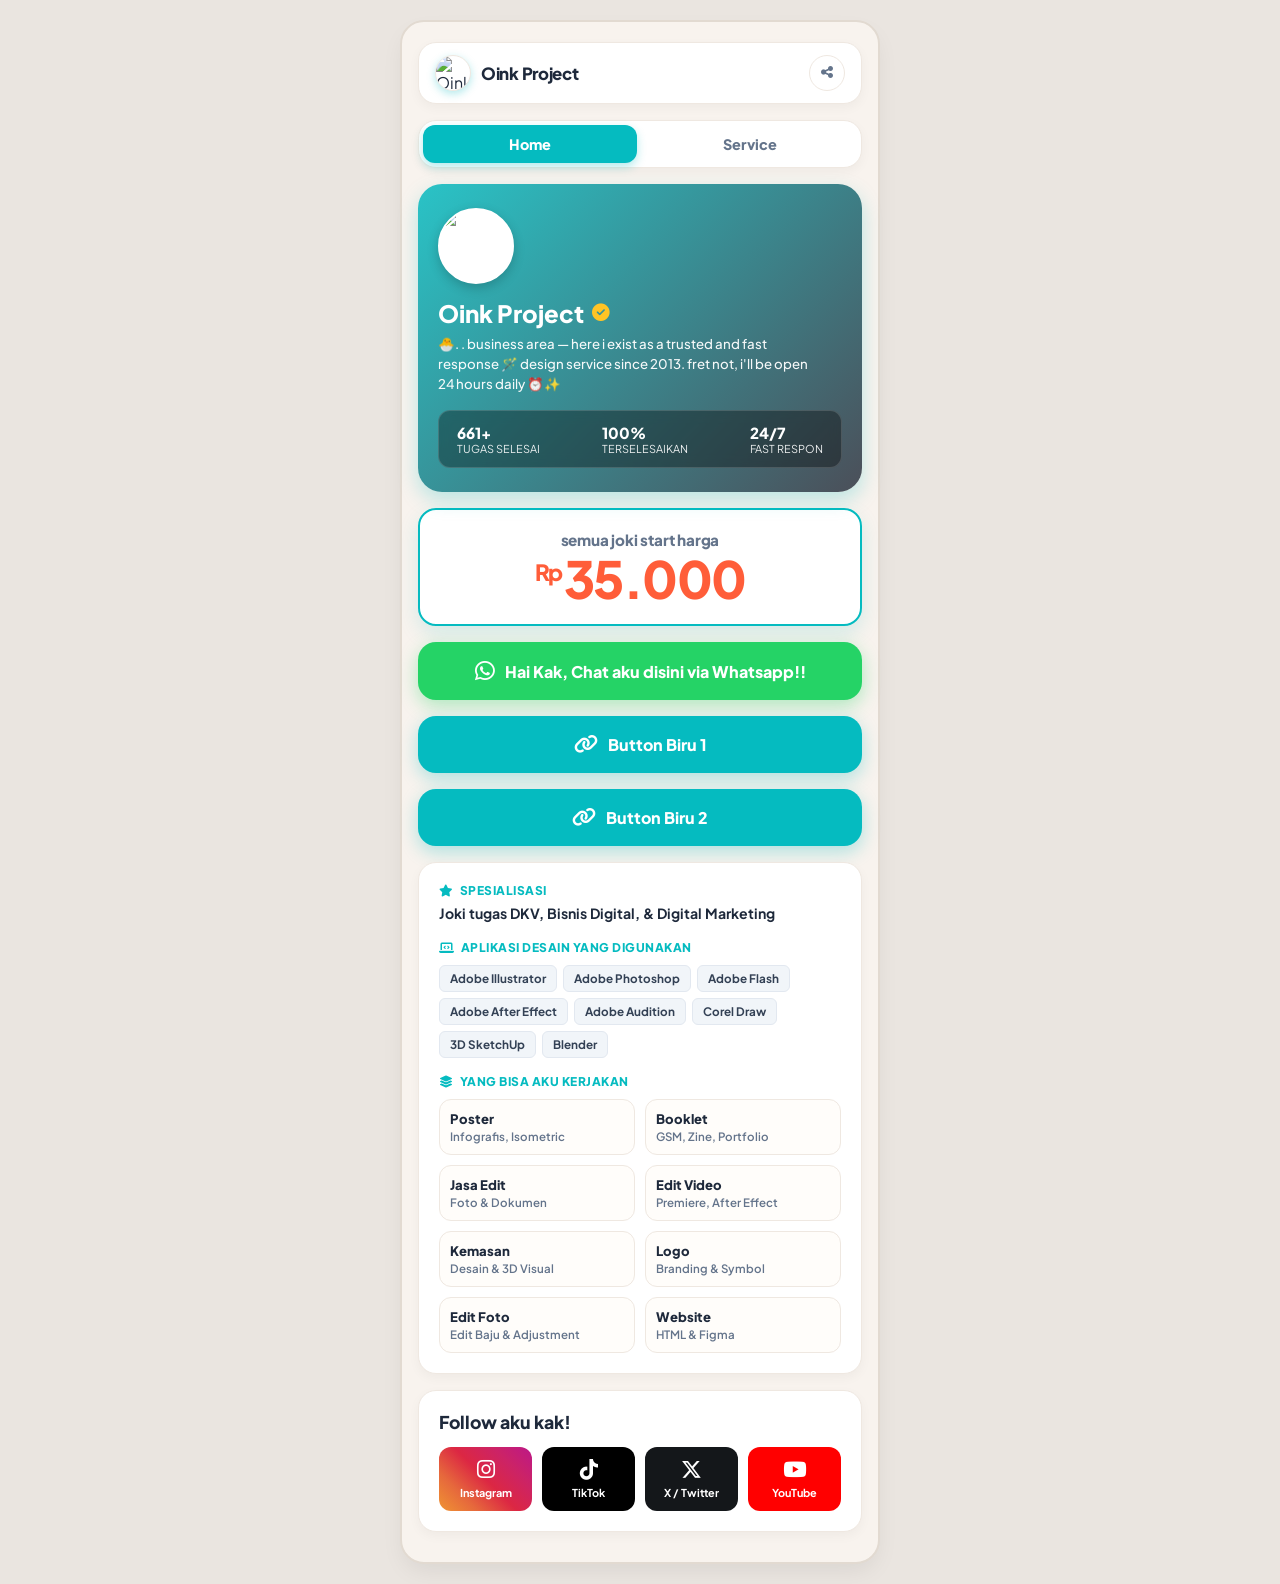
==== index.html @ 49622e69 "hapus portofolio" ====
<!DOCTYPE html>
<html lang="id">
<head>
    <meta charset="UTF-8">
    <meta name="viewport" content="width=device-width, initial-scale=1.0">
    
    <!-- SEO Meta Tags -->
    <title>Oink Project - Joki Tugas DKV, Tugas Akhir DKV, Jasa Desain</title>
    <meta name="description" content="Joki tugas DKV hanya di oink, Terpercaya, Hasil Maksimal, Bisa Nego, Fast response 24 Jam.">
    <meta name="keywords" content="joki tugas, joki tugas DKV, joki desain, desain grafis, oink project">
    <meta name="author" content="Oink Project">
    <meta name="robots" content="index, follow">

    <!-- Open Graph / Social Media SEO -->
    <meta property="og:title" content="Oink Project - Joki Tugas DKV">
    <meta property="og:description" content="Joki tugas DKV hanya di oink, Terpercaya, Hasil Maksimal, Bisa Nego, Fast response 24 Jam.">
    <meta property="og:type" content="website">

    <!-- Google Fonts & FontAwesome -->
    <link href="https://fonts.googleapis.com/css2?family=Plus+Jakarta+Sans:wght@400;500;600;700;800;900&display=swap" rel="stylesheet">
    <link rel="stylesheet" href="https://cdnjs.cloudflare.com/ajax/libs/font-awesome/6.4.0/css/all.min.css">
    
    <style>
        :root {
            --bg-color: #fbf7f4;
            --container-bg: #f8f3ee;
            --card-white: #ffffff;
            --card-coral: #ff5d39;
            --card-yellow: #ffc425;
            --card-cyan: #05bbc0; 
            --card-cyan-hover: #049ba0;
            --card-green: #22c55e;
            --dark-card: #111827;
            
            --text-main: #1e293b;
            --text-muted: #64748b;
            --accent: #05bbc0;
            --wa-color: #25d366;
            --wa-hover: #1eae52;
            --border-color: #efe8e1;
            
            --radius-lg: 24px;
            --radius-md: 18px;
            --radius-sm: 12px;
            --shadow-sm: 0 4px 12px rgba(0,0,0,0.04);
            --shadow-md: 0 10px 25px -5px rgba(0,0,0,0.08);
            --transition: all 0.25s ease-in-out;
        }

        * {
            box-sizing: border-box;
            margin: 0;
            padding: 0;
            font-family: 'Plus Jakarta Sans', sans-serif;
            -webkit-tap-highlight-color: transparent;
        }

        body {
            background-color: #eae5e0;
            color: var(--text-main);
            display: flex;
            justify-content: center;
            align-items: flex-start;
            min-height: 100vh;
            padding: 0;
        }

        @media (min-width: 481px) {
            body { padding: 20px; }
        }

        .container {
            width: 100%;
            max-width: 480px;
            background: var(--container-bg);
            min-height: 100vh;
            position: relative;
            box-shadow: var(--shadow-md);
            display: flex;
            flex-direction: column;
            padding: 20px 16px 30px 16px;
            gap: 16px;
        }

        @media (min-width: 481px) {
            .container {
                border-radius: var(--radius-lg);
                min-height: auto;
                border: 2px solid #e2dad1;
            }
        }

        /* Top Bar Navigation */
        .nav-bar {
            display: flex;
            align-items: center;
            justify-content: space-between;
            padding: 12px 16px;
            background: var(--card-white);
            border: 1px solid var(--border-color);
            border-radius: var(--radius-md);
            box-shadow: var(--shadow-sm);
        }

        .brand-logo-nav {
            display: flex;
            align-items: center;
            gap: 10px;
            text-decoration: none;
            color: var(--text-main);
        }

        .brand-icon {
            width: 36px;
            height: 36px;
            border-radius: 50%;
            overflow: hidden;
            display: flex;
            align-items: center;
            justify-content: center;
            box-shadow: 0 3px 8px rgba(5, 187, 192, 0.3);
            background: #ffffff;
            border: 1px solid var(--border-color);
        }

        .brand-icon img {
            width: 100%;
            height: 100%;
            object-fit: cover;
        }

        .brand-name {
            font-size: 1.05rem;
            font-weight: 800;
            letter-spacing: -0.3px;
        }

        .btn-icon {
            width: 36px;
            height: 36px;
            border-radius: 50%;
            border: 1px solid var(--border-color);
            background: #ffffff;
            color: var(--text-muted);
            display: flex;
            align-items: center;
            justify-content: center;
            cursor: pointer;
            transition: var(--transition);
        }

        .btn-icon:hover { border-color: var(--accent); color: var(--accent); }

        /* TAB NAVIGATION HEADER */
        .tabs-header {
            display: flex;
            background: var(--card-white);
            border: 1px solid var(--border-color);
            border-radius: var(--radius-md);
            padding: 4px;
            gap: 6px;
            box-shadow: var(--shadow-sm);
        }

        .tab-btn {
            flex: 1;
            background: transparent;
            border: none;
            font-size: 0.9rem;
            font-weight: 800;
            color: var(--text-muted);
            cursor: pointer;
            padding: 10px 0;
            border-radius: var(--radius-sm);
            transition: var(--transition);
            text-align: center;
        }

        .tab-btn.active {
            background: var(--card-cyan);
            color: #ffffff;
            box-shadow: 0 4px 10px rgba(5, 187, 192, 0.3);
        }

        .tab-content {
            display: none;
            flex-direction: column;
            gap: 16px;
            animation: fadeIn 0.3s ease;
        }

        .tab-content.active { display: flex; }

        @keyframes fadeIn {
            from { opacity: 0; transform: translateY(6px); }
            to { opacity: 1; transform: translateY(0); }
        }

        .section-card {
            background: var(--card-white);
            border-radius: var(--radius-md);
            padding: 20px;
            border: 1px solid #efe8e1;
            box-shadow: var(--shadow-sm);
        }

        .section-header {
            display: flex;
            justify-content: space-between;
            align-items: center;
            margin-bottom: 14px;
        }

        .section-header h2 {
            font-size: 1.1rem;
            font-weight: 800;
            color: var(--text-main);
        }

        /* Profile Banner Card */
        .profile-card {
            background: linear-gradient(135deg, rgba(5, 187, 192, 0.85), rgba(17, 24, 39, 0.75)), 
                        url('https://i.ibb.co.com/g1pGhgk/FASILITAS-TOKO-01-21.webp') center/cover no-repeat;
            border-radius: var(--radius-lg);
            padding: 24px 20px;
            color: #ffffff;
            text-align: left;
            box-shadow: 0 8px 20px rgba(5, 187, 192, 0.25);
            position: relative;
            overflow: hidden;
        }

        .avatar-box {
            width: 76px;
            height: 76px;
            background: #ffffff;
            border-radius: 50%;
            margin: 0 0 14px 0;
            overflow: hidden;
            box-shadow: 0 4px 12px rgba(0,0,0,0.2);
            border: 2px solid #ffffff;
        }

        .avatar-box img {
            width: 100%;
            height: 100%;
            object-fit: cover;
            display: block;
        }

        .profile-card h1 {
            font-size: 1.5rem;
            font-weight: 800;
            margin-bottom: 6px;
            display: flex;
            align-items: center;
            justify-content: flex-start;
            gap: 8px;
        }

        .verified-badge { font-size: 1.1rem; color: #ffc425; }

        .profile-card p.tagline {
            font-size: 0.83rem;
            opacity: 0.95;
            line-height: 1.5;
            max-width: 380px;
            margin: 0 0 16px 0;
            font-weight: 500;
        }

        .stats-row {
            display: flex;
            justify-content: space-between;
            align-items: center;
            background: rgba(0, 0, 0, 0.35);
            backdrop-filter: blur(6px);
            padding: 12px 18px;
            border-radius: var(--radius-sm);
            border: 1px solid rgba(255, 255, 255, 0.15);
        }

        .stat-item { text-align: left; }
        .stat-val { font-size: 0.95rem; font-weight: 800; }
        .stat-lbl { font-size: 0.68rem; opacity: 0.9; text-transform: uppercase; }

        /* PROMO PRICE CARD (BESAR) */
        .promo-price-card {
            background: var(--card-white);
            border-radius: var(--radius-md);
            padding: 20px;
            text-align: center;
            border: 2px solid var(--card-cyan);
            box-shadow: 0 8px 20px rgba(5, 187, 192, 0.15);
        }

        .promo-text {
            font-size: 0.95rem;
            font-weight: 800;
            color: var(--text-muted);
            text-transform: lowercase;
            letter-spacing: -0.2px;
            margin-bottom: 4px;
        }

        .promo-price-huge {
            font-size: 3.2rem;
            font-weight: 900;
            color: var(--card-coral);
            line-height: 1;
            letter-spacing: -1.5px;
        }

        .promo-price-huge span {
            font-size: 1.4rem;
            vertical-align: super;
            font-weight: 800;
            margin-right: 2px;
        }

        /* WA Main CTA Button */
        .btn-wa-cta {
            display: flex;
            align-items: center;
            justify-content: center;
            gap: 10px;
            width: 100%;
            padding: 18px 20px;
            background: var(--wa-color);
            color: #ffffff;
            text-decoration: none;
            font-weight: 800;
            font-size: 1rem;
            border-radius: var(--radius-md);
            box-shadow: 0 6px 18px rgba(37, 211, 102, 0.35);
            transition: var(--transition);
            border: none;
            cursor: pointer;
        }

        .btn-wa-cta:hover { background: var(--wa-hover); transform: translateY(-2px); }

        /* Custom Blue Buttons (Oink Theme) */
        .btn-blue-cta {
            display: flex;
            align-items: center;
            justify-content: center;
            gap: 10px;
            width: 100%;
            padding: 18px 20px;
            background: var(--card-cyan);
            color: #ffffff;
            text-decoration: none;
            font-weight: 800;
            font-size: 1rem;
            border-radius: var(--radius-md);
            box-shadow: 0 6px 18px rgba(5, 187, 192, 0.3);
            transition: var(--transition);
            border: none;
            cursor: pointer;
        }

        .btn-blue-cta:hover { background: var(--card-cyan-hover); transform: translateY(-2px); }

        /* DETAIL KEAHLIAN & SPESIALISASI CARD */
        .info-detail-card {
            background: #ffffff;
            border-radius: var(--radius-md);
            padding: 20px;
            border: 1px solid #efe8e1;
            box-shadow: var(--shadow-sm);
            display: flex;
            flex-direction: column;
            gap: 16px;
        }

        .info-block-item {
            display: flex;
            flex-direction: column;
            gap: 6px;
        }

        .info-block-title {
            font-size: 0.75rem;
            font-weight: 800;
            color: var(--card-cyan);
            text-transform: uppercase;
            letter-spacing: 0.5px;
            display: flex;
            align-items: center;
            gap: 6px;
        }

        .info-block-desc {
            font-size: 0.88rem;
            font-weight: 700;
            color: var(--text-main);
            line-height: 1.4;
        }

        /* APPS PILLS BADGES */
        .app-tags-wrapper {
            display: flex;
            flex-wrap: wrap;
            gap: 6px;
            margin-top: 4px;
        }

        .app-pill {
            background: #f1f5f9;
            color: #334155;
            font-size: 0.73rem;
            font-weight: 700;
            padding: 5px 10px;
            border-radius: 6px;
            border: 1px solid #e2e8f0;
        }

        /* WORK LIST GRID */
        .work-grid {
            display: grid;
            grid-template-columns: repeat(2, 1fr);
            gap: 10px;
            margin-top: 4px;
        }

        .work-item-box {
            background: #fffdfa;
            border: 1px solid #efe8e1;
            border-radius: var(--radius-sm);
            padding: 10px;
        }

        .work-item-title {
            font-size: 0.82rem;
            font-weight: 800;
            color: var(--text-main);
            margin-bottom: 2px;
        }

        .work-item-sub {
            font-size: 0.72rem;
            color: var(--text-muted);
            font-weight: 600;
        }

        /* Social Grid */
        .social-grid {
            display: grid;
            grid-template-columns: repeat(4, 1fr);
            gap: 10px;
            margin-top: 8px;
        }

        .social-card {
            padding: 12px 8px;
            border-radius: var(--radius-sm);
            text-decoration: none;
            color: white;
            display: flex;
            flex-direction: column;
            align-items: center;
            justify-content: center;
            gap: 6px;
            transition: var(--transition);
            text-align: center;
        }

        .social-card.instagram { background: linear-gradient(45deg, #f09433 0%, #e6683c 25%, #dc2743 50%, #cc2366 75%, #bc1888 100%); }
        .social-card.tiktok { background: #000000; }
        .social-card.x-twitter { background: #14171a; }
        .social-card.youtube { background: #ff0000; }

        .social-card i { font-size: 1.3rem; }
        .social-card span { font-size: 0.68rem; font-weight: 700; }

        /* TAB SERVICE: GALERI 2 GRID PORTRAIT */
        .service-portrait-grid {
            display: grid;
            grid-template-columns: repeat(2, 1fr);
            gap: 12px;
        }

        .service-portrait-card {
            aspect-ratio: 3 / 4; /* Rasio 1080 x 1440 px Portrait */
            border-radius: var(--radius-md);
            overflow: hidden;
            background: #e2e8f0;
            border: 1px solid var(--border-color);
            box-shadow: var(--shadow-sm);
            cursor: pointer;
            transition: var(--transition);
            position: relative;
        }

        .service-portrait-card:hover {
            transform: translateY(-3px);
            border-color: var(--card-cyan);
            box-shadow: var(--shadow-md);
        }

        .service-portrait-card img {
            width: 100%;
            height: 100%;
            object-fit: cover;
            display: block;
        }

        /* OVERLAY WHATSAPP BUTTON ON GALLERY CARD */
        .card-wa-btn {
            position: absolute;
            bottom: 10px;
            right: 10px;
            width: 38px;
            height: 38px;
            border-radius: 50%;
            background: var(--wa-color);
            color: #ffffff;
            display: flex;
            align-items: center;
            justify-content: center;
            font-size: 1.2rem;
            box-shadow: 0 4px 12px rgba(0,0,0,0.3);
            text-decoration: none;
            transition: var(--transition);
            z-index: 5;
            border: 2px solid #ffffff;
        }

        .card-wa-btn:hover {
            background: var(--wa-hover);
            transform: scale(1.1);
        }

        /* LIGHTBOX MODAL IMAGE VIEWER WITH WA CTA */
        .modal-overlay {
            position: fixed;
            top: 0;
            left: 0;
            width: 100%;
            height: 100%;
            background: rgba(17, 24, 39, 0.9);
            backdrop-filter: blur(6px);
            display: flex;
            align-items: center;
            justify-content: center;
            z-index: 1000;
            opacity: 0;
            visibility: hidden;
            transition: var(--transition);
            padding: 16px;
        }

        .modal-overlay.active { opacity: 1; visibility: visible; }

        .modal-box-img {
            max-width: 95%;
            max-height: 88vh;
            border-radius: var(--radius-md);
            overflow: hidden;
            position: relative;
            box-shadow: 0 10px 30px rgba(0,0,0,0.5);
            background: #1e293b;
            display: flex;
            flex-direction: column;
            align-items: center;
            justify-content: center;
        }

        .modal-box-img img {
            width: 100%;
            max-height: 75vh;
            object-fit: contain;
            display: block;
        }

        .modal-close-btn {
            position: absolute;
            top: 12px;
            right: 12px;
            width: 38px;
            height: 38px;
            border-radius: 50%;
            background: rgba(17, 24, 39, 0.75);
            color: #ffffff;
            border: 1px solid rgba(255, 255, 255, 0.3);
            cursor: pointer;
            display: flex;
            align-items: center;
            justify-content: center;
            font-size: 1.1rem;
            backdrop-filter: blur(4px);
            box-shadow: 0 4px 12px rgba(0,0,0,0.3);
            z-index: 20;
            transition: var(--transition);
        }

        .modal-close-btn:hover {
            background: var(--card-coral);
            border-color: var(--card-coral);
            transform: scale(1.05);
        }

        /* WA Action inside Modal */
        .modal-wa-footer {
            width: 100%;
            padding: 12px 16px;
            background: #0f172a;
            display: flex;
            justify-content: center;
            border-top: 1px solid rgba(255, 255, 255, 0.1);
        }

        .modal-wa-btn {
            display: flex;
            align-items: center;
            justify-content: center;
            gap: 8px;
            width: 100%;
            padding: 12px 16px;
            background: var(--wa-color);
            color: #ffffff;
            text-decoration: none;
            font-weight: 800;
            font-size: 0.88rem;
            border-radius: var(--radius-sm);
            transition: var(--transition);
        }

        .modal-wa-btn:hover { background: var(--wa-hover); }

        .toast {
            position: fixed;
            top: 20px;
            left: 50%;
            transform: translateX(-50%) translateY(-100px);
            background: var(--dark-card);
            color: white;
            padding: 10px 20px;
            border-radius: 30px;
            font-size: 0.8rem;
            font-weight: 600;
            transition: var(--transition);
            z-index: 2000;
            opacity: 0;
        }

        .toast.show { transform: translateX(-50%) translateY(0); opacity: 1; }
    </style>
</head>
<body>

    <div class="container">
        <!-- Toast Notification -->
        <div id="toast" class="toast">Link berhasil disalin!</div>

        <!-- Top Navigation Bar Header -->
        <header class="nav-bar">
            <a href="#" class="brand-logo-nav" aria-label="Oink Project Home">
                <div class="brand-icon">
                    <img src="https://i.ibb.co.com/QFDVtrm8/FASILITAS-TOKO-01-20.webp" alt="Oink Project Logo">
                </div>
                <span class="brand-name">Oink Project</span>
            </a>
            <div class="nav-actions">
                <button class="btn-icon" onclick="copyShareLink()" title="Bagikan Link">
                    <i class="fas fa-share-nodes"></i>
                </button>
            </div>
        </header>

        <!-- TAB NAVIGATION (HOME & SERVICE) -->
        <nav class="tabs-header">
            <button class="tab-btn active" onclick="switchTab('home-tab', this)">Home</button>
            <button class="tab-btn" onclick="switchTab('service-tab', this)">Service</button>
        </nav>

        <main style="display: flex; flex-direction: column; gap: 16px;">
            <!-- 1. TAB HOME CONTENT -->
            <div id="home-tab" class="tab-content active">
                <!-- Profile Banner Card -->
                <article class="profile-card">
                    <div class="avatar-box">
                        <img src="https://i.ibb.co.com/QFDVtrm8/FASILITAS-TOKO-01-20.webp" alt="Oink Project Profile">
                    </div>
                    <h1>Oink Project <i class="fas fa-check-circle verified-badge"></i></h1>
                    <p class="tagline">🐣. . business area — here i exist as a trusted and fast response 🪄 design service since 2013. fret not, i'll be open 24 hours daily ⏰✨</p>
                    
                    <div class="stats-row">
                        <div class="stat-item">
                            <div class="stat-val">661+</div>
                            <div class="stat-lbl">Tugas Selesai</div>
                        </div>
                        <div class="stat-item">
                            <div class="stat-val">100%</div>
                            <div class="stat-lbl">Terselesaikan</div>
                        </div>
                        <div class="stat-item">
                            <div class="stat-val">24/7</div>
                            <div class="stat-lbl">Fast Respon</div>
                        </div>
                    </div>
                </article>

                <!-- TULISAN HARGA PROMO (DI ATAS BUTTON WA) -->
                <article class="promo-price-card">
                    <div class="promo-text">semua joki start harga</div>
                    <div class="promo-price-huge"><span>Rp</span>35.000</div>
                </article>

                <!-- WhatsApp Direct CTA Button (Polos) -->
                <a href="https://wa.me/6285155091238" target="_blank" class="btn-wa-cta">
                    <i class="fab fa-whatsapp" style="font-size: 1.4rem;"></i>
                    <span>Hai Kak, Chat aku disini via Whatsapp!!</span>
                </a>

                <!-- 2 Button Biru Oink Tambahan (Ukuran Sama Persis) -->
                <a href="#" class="btn-blue-cta">
                    <i class="fas fa-link" style="font-size: 1.2rem;"></i>
                    <span>Button Biru 1</span>
                </a>

                <a href="#" class="btn-blue-cta">
                    <i class="fas fa-link" style="font-size: 1.2rem;"></i>
                    <span>Button Biru 2</span>
                </a>

                <!-- SPESIALISASI, APLIKASI & YANG BISA DIKERJAKAN -->
                <article class="info-detail-card">
                    <!-- Spesialisasi -->
                    <div class="info-block-item">
                        <div class="info-block-title">
                            <i class="fas fa-star"></i> Spesialisasi
                        </div>
                        <div class="info-block-desc">
                            Joki tugas DKV, Bisnis Digital, & Digital Marketing
                        </div>
                    </div>

                    <!-- Aplikasi yang digunakan -->
                    <div class="info-block-item">
                        <div class="info-block-title">
                            <i class="fas fa-laptop-code"></i> Aplikasi Desain yang Digunakan
                        </div>
                        <div class="app-tags-wrapper">
                            <span class="app-pill">Adobe Illustrator</span>
                            <span class="app-pill">Adobe Photoshop</span>
                            <span class="app-pill">Adobe Flash</span>
                            <span class="app-pill">Adobe After Effect</span>
                            <span class="app-pill">Adobe Audition</span>
                            <span class="app-pill">Corel Draw</span>
                            <span class="app-pill">3D SketchUp</span>
                            <span class="app-pill">Blender</span>
                        </div>
                    </div>

                    <!-- Yang bisa dikerjakan -->
                    <div class="info-block-item">
                        <div class="info-block-title">
                            <i class="fas fa-layer-group"></i> Yang Bisa Aku Kerjakan
                        </div>
                        <div class="work-grid">
                            <div class="work-item-box">
                                <div class="work-item-title">Poster</div>
                                <div class="work-item-sub">Infografis, Isometric</div>
                            </div>
                            <div class="work-item-box">
                                <div class="work-item-title">Booklet</div>
                                <div class="work-item-sub">GSM, Zine, Portfolio</div>
                            </div>
                            <div class="work-item-box">
                                <div class="work-item-title">Jasa Edit</div>
                                <div class="work-item-sub">Foto & Dokumen</div>
                            </div>
                            <div class="work-item-box">
                                <div class="work-item-title">Edit Video</div>
                                <div class="work-item-sub">Premiere, After Effect</div>
                            </div>
                            <div class="work-item-box">
                                <div class="work-item-title">Kemasan</div>
                                <div class="work-item-sub">Desain & 3D Visual</div>
                            </div>
                            <div class="work-item-box">
                                <div class="work-item-title">Logo</div>
                                <div class="work-item-sub">Branding & Symbol</div>
                            </div>
                            <div class="work-item-box">
                                <div class="work-item-title">Edit Foto</div>
                                <div class="work-item-sub">Edit Baju & Adjustment</div>
                            </div>
                            <div class="work-item-box">
                                <div class="work-item-title">Website</div>
                                <div class="work-item-sub">HTML & Figma</div>
                            </div>
                        </div>
                    </div>
                </article>

                <!-- Social Media Block -->
                <article class="section-card">
                    <div class="section-header">
                        <h2>Follow aku kak!</h2>
                    </div>
                    <div class="social-grid">
                        <a href="https://www.instagram.com/oink.project" target="_blank" class="social-card instagram">
                            <i class="fab fa-instagram"></i>
                            <span>Instagram</span>
                        </a>
                        <a href="https://www.tiktok.com/@oink.project" target="_blank" class="social-card tiktok">
                            <i class="fab fa-tiktok"></i>
                            <span>TikTok</span>
                        </a>
                        <a href="https://x.com/oinkproject" target="_blank" class="social-card x-twitter">
                            <i class="fab fa-x-twitter"></i>
                            <span>X / Twitter</span>
                        </a>
                        <a href="http://youtube.com/@oinkproject" target="_blank" class="social-card youtube">
                            <i class="fab fa-youtube"></i>
                            <span>YouTube</span>
                        </a>
                    </div>
                </article>
            </div>

            <!-- 2. TAB SERVICE CONTENT (GALERI 2 GRID PORTRAIT DARI GITHUB DOMAIN) -->
            <div id="service-tab" class="tab-content">
                <article class="section-card">
                    <div class="service-portrait-grid" id="servicePortraitContainer">
                        <!-- Foto dimasukkan otomatis via JavaScript -->
                    </div>
                </article>
            </div>
        </main>
    </div>

    <!-- LIGHTBOX IMAGE VIEWER MODAL -->
    <div class="modal-overlay" id="imageModalOverlay" onclick="closeImageModal()">
        <div class="modal-box-img" onclick="event.stopPropagation()">
            <button class="modal-close-btn" onclick="closeImageModal()" aria-label="Tutup Preview"><i class="fas fa-times"></i></button>
            <img id="modalPreviewImage" src="" alt="Preview Service Oink Project">
            <div class="modal-wa-footer">
                <a id="modalWaLink" href="https://wa.me/6285155091238" target="_blank" class="modal-wa-btn">
                    <i class="fab fa-whatsapp" style="font-size: 1.2rem;"></i>
                    <span>Pesan Joki Desain via WhatsApp</span>
                </a>
            </div>
        </div>
    </div>

    <!-- JAVASCRIPT LOGIC -->
    <script>
        // DOMAIN BASE PATH GITHUB PRIBADI KAMU
        const GITHUB_IMAGE_BASE_URL = 'https://oinkproject.my.id/images/';
        const PHONE_NUMBER = '6285155091238';

        // DAFTAR NAMA FOTO WEBP DI FOLDER IMAGES GITHUB
        const serviceImagesList = [
            '001.webp', '002.webp', '003.webp', '004.webp', 
            '005.webp', '006.webp', '007.webp', '008.webp', 
            '009.webp', '010.webp', '011.webp', '012.webp'
        ];

        /* ==========================================================================
           1. TAB SWITCHING LOGIC
           ========================================================================== */
        function switchTab(tabId, btnElement) {
            document.querySelectorAll('.tab-btn').forEach(btn => btn.classList.remove('active'));
            document.querySelectorAll('.tab-content').forEach(content => content.classList.remove('active'));

            if (btnElement) btnElement.classList.add('active');
            const targetContent = document.getElementById(tabId);
            if (targetContent) targetContent.classList.add('active');

            window.scrollTo({ top: 0, behavior: 'smooth' });
        }

        /* ==========================================================================
           2. HELPER GENERATE LINK WHATSAPP (MURNI POLOS)
           ========================================================================== */
        function getPlainWaUrl() {
            return `https://wa.me/${PHONE_NUMBER}`;
        }

        /* ==========================================================================
           3. RENDER SERVICE GALERI PORTRAIT (2-GRID) DARI FOLDER GITHUB
           ========================================================================== */
        function renderServiceImages() {
            const container = document.getElementById('servicePortraitContainer');
            container.innerHTML = '';
            const waUrl = getPlainWaUrl();

            serviceImagesList.forEach(fileName => {
                const imgFullUrl = `${GITHUB_IMAGE_BASE_URL}${fileName}`;
                
                const card = document.createElement('div');
                card.className = 'service-portrait-card';
                card.onclick = () => openImageModal(imgFullUrl);

                card.innerHTML = `
                    <img src="${imgFullUrl}" alt="Service Oink Project" loading="lazy" onerror="this.parentElement.style.display='none'">
                    <a href="${waUrl}" target="_blank" onclick="event.stopPropagation()" class="card-wa-btn" title="Pesan via WhatsApp">
                        <i class="fab fa-whatsapp"></i>
                    </a>
                `;
                container.appendChild(card);
            });
        }

        /* ==========================================================================
           4. LIGHTBOX IMAGE PREVIEW MODAL
           ========================================================================== */
        function openImageModal(imgUrl) {
            const modal = document.getElementById('imageModalOverlay');
            const previewImg = document.getElementById('modalPreviewImage');
            const waLink = document.getElementById('modalWaLink');

            previewImg.src = imgUrl;
            waLink.href = getPlainWaUrl();

            modal.classList.add('active');
        }

        function closeImageModal() {
            const modal = document.getElementById('imageModalOverlay');
            modal.classList.remove('active');
        }

        /* ==========================================================================
           5. COMMON APP LOGIC
           ========================================================================== */
        function copyShareLink() {
            navigator.clipboard.writeText(window.location.href).then(() => {
                const toast = document.getElementById('toast');
                toast.classList.add('show');
                setTimeout(() => toast.classList.remove('show'), 2500);
            });
        }

        // Initial Load App
        document.addEventListener('DOMContentLoaded', () => {
            renderServiceImages();
        });
    </script>
</body>
</html>
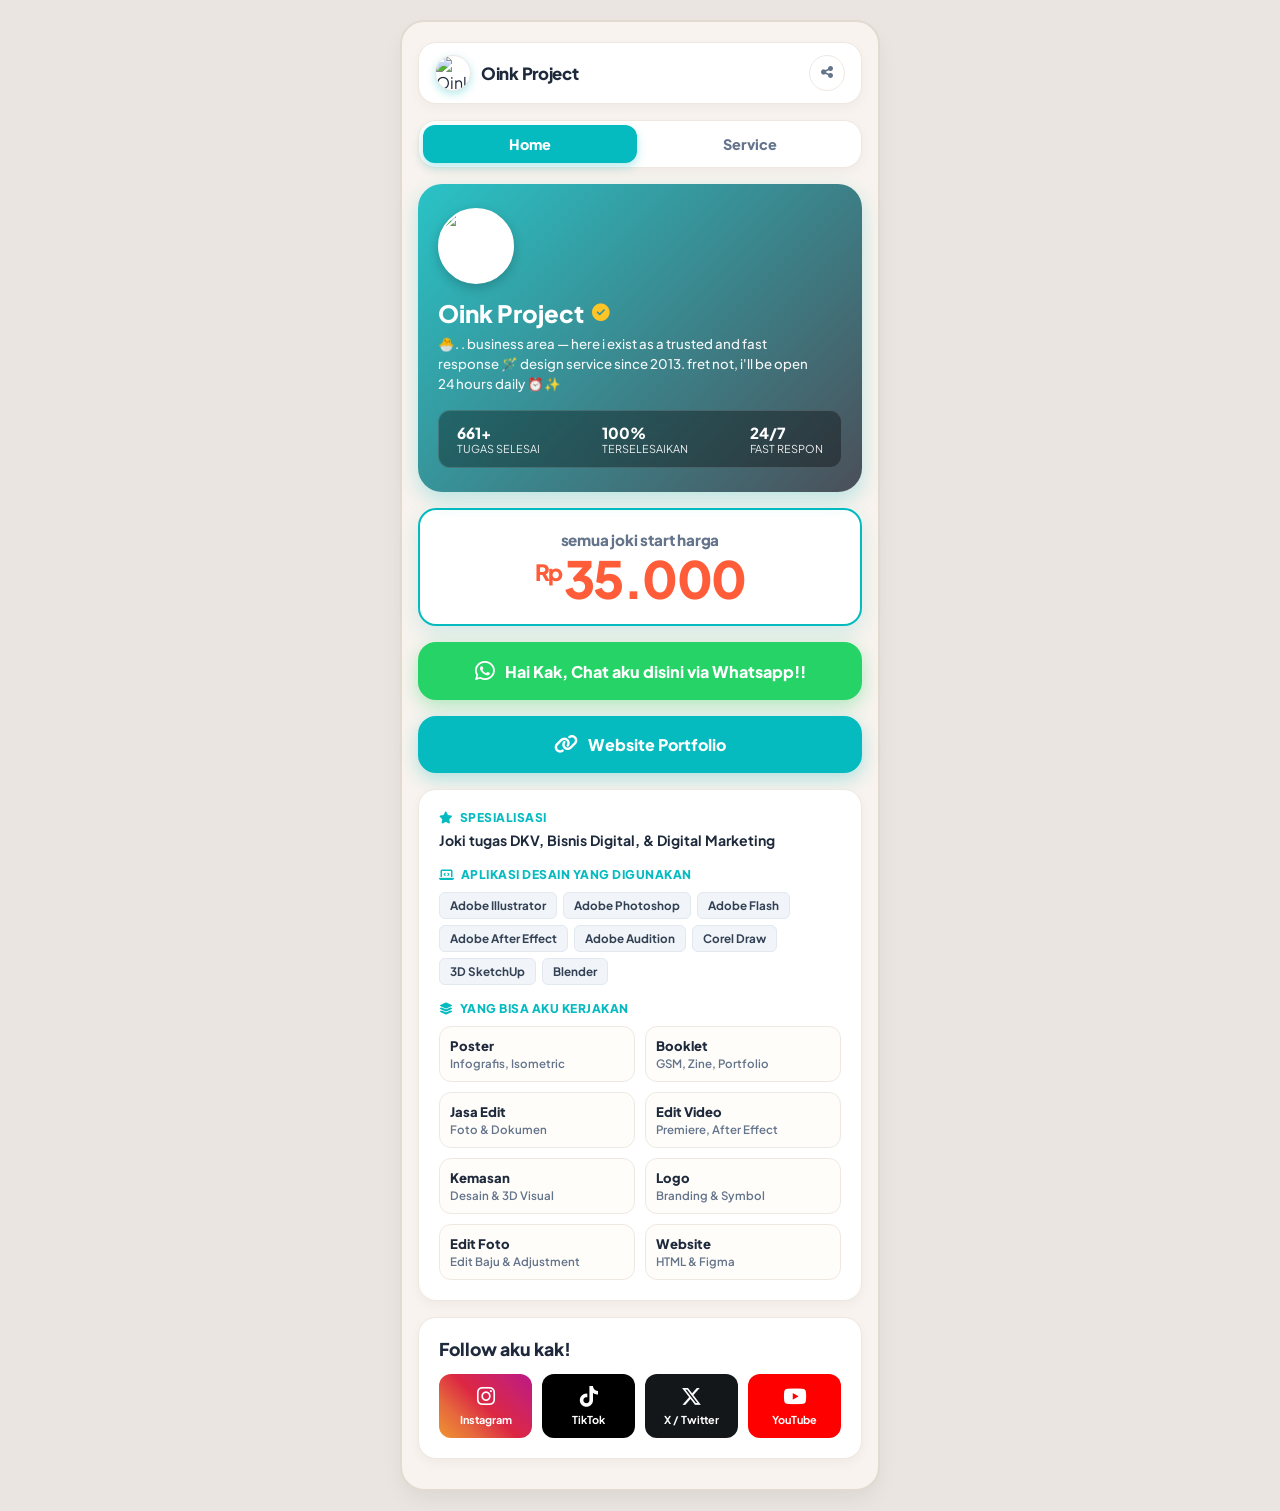
==== commit a862995d: "Update index.html" ====
--- a/index.html
+++ b/index.html
@@ -715,16 +715,10 @@
                 </a>
 
                 <!-- 2 Button Biru Oink Tambahan (Ukuran Sama Persis) -->
-                <a href="#" class="btn-blue-cta">
+                <a href="porto-web/" class="btn-blue-cta">
                     <i class="fas fa-link" style="font-size: 1.2rem;"></i>
-                    <span>Button Biru 1</span>
+                    <span>Website Portfolio</span>
                 </a>
-
-                <a href="#" class="btn-blue-cta">
-                    <i class="fas fa-link" style="font-size: 1.2rem;"></i>
-                    <span>Button Biru 2</span>
-                </a>
-
                 <!-- SPESIALISASI, APLIKASI & YANG BISA DIKERJAKAN -->
                 <article class="info-detail-card">
                     <!-- Spesialisasi -->
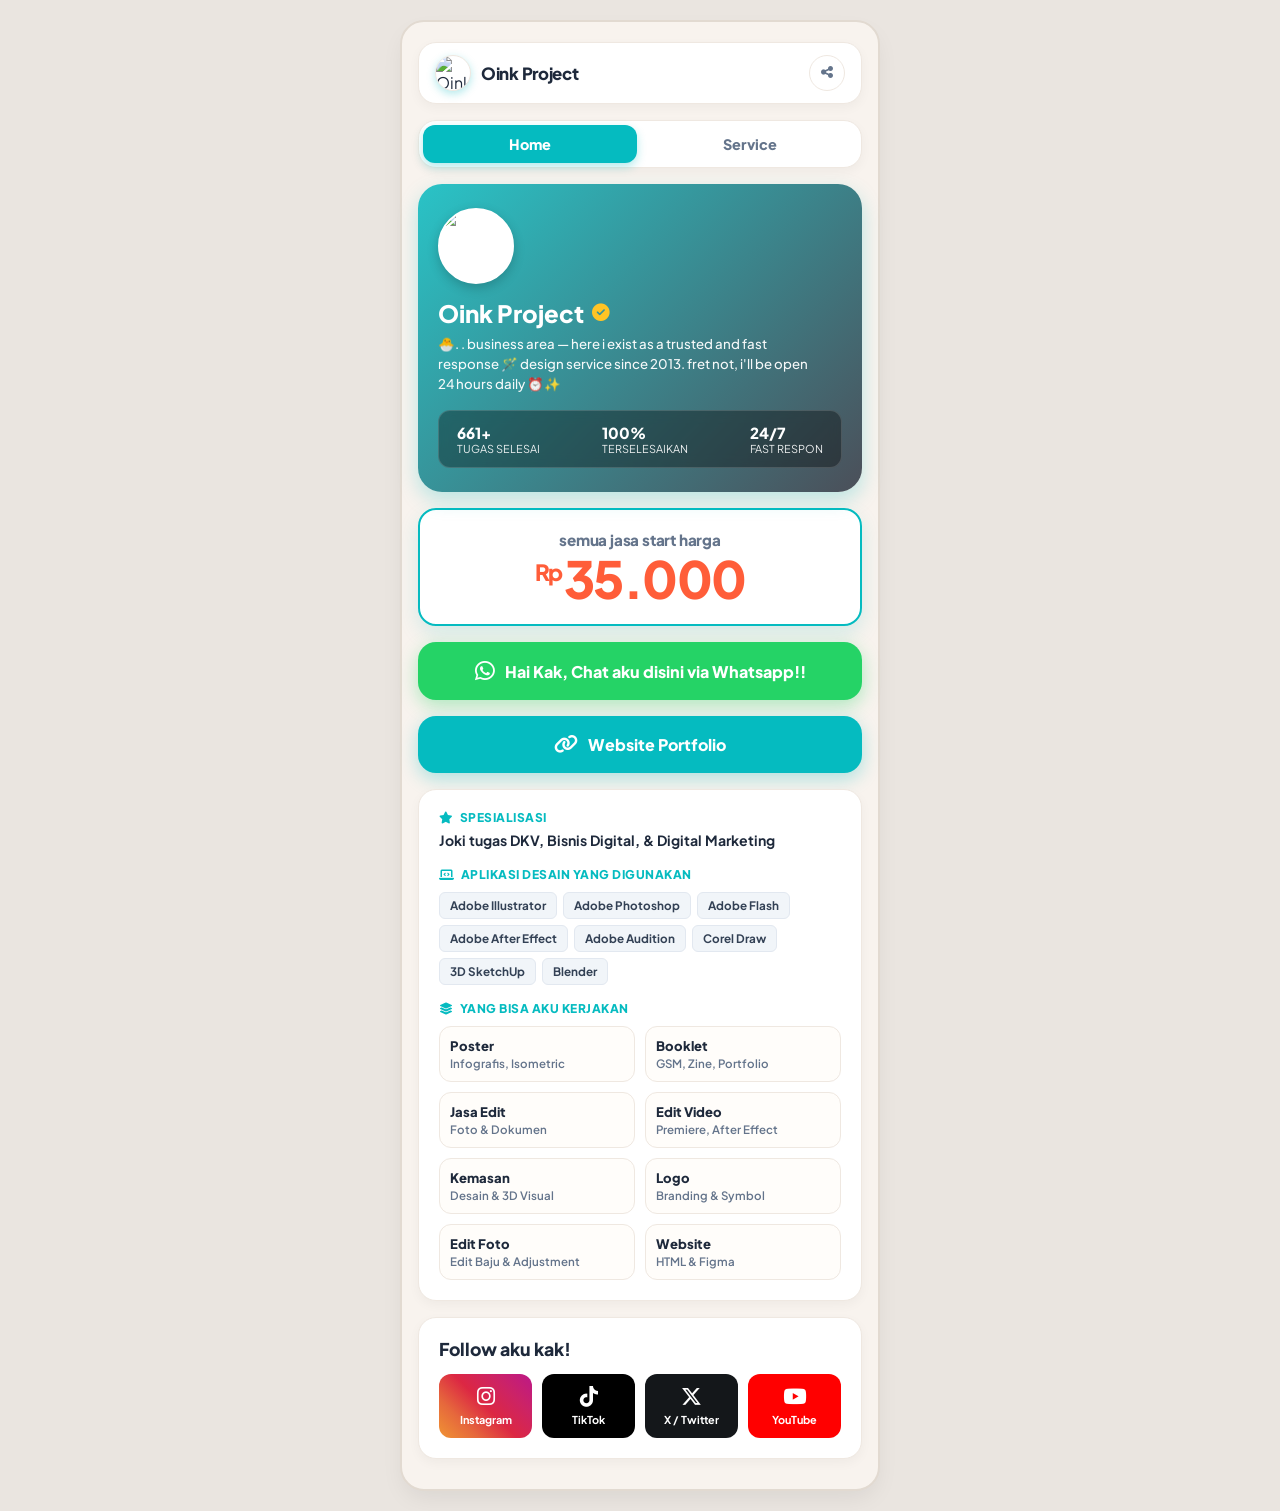
==== commit db91e77a: "Update index.html" ====
--- a/index.html
+++ b/index.html
@@ -704,7 +704,7 @@
 
                 <!-- TULISAN HARGA PROMO (DI ATAS BUTTON WA) -->
                 <article class="promo-price-card">
-                    <div class="promo-text">semua joki start harga</div>
+                    <div class="promo-text">semua jasa start harga</div>
                     <div class="promo-price-huge"><span>Rp</span>35.000</div>
                 </article>
 
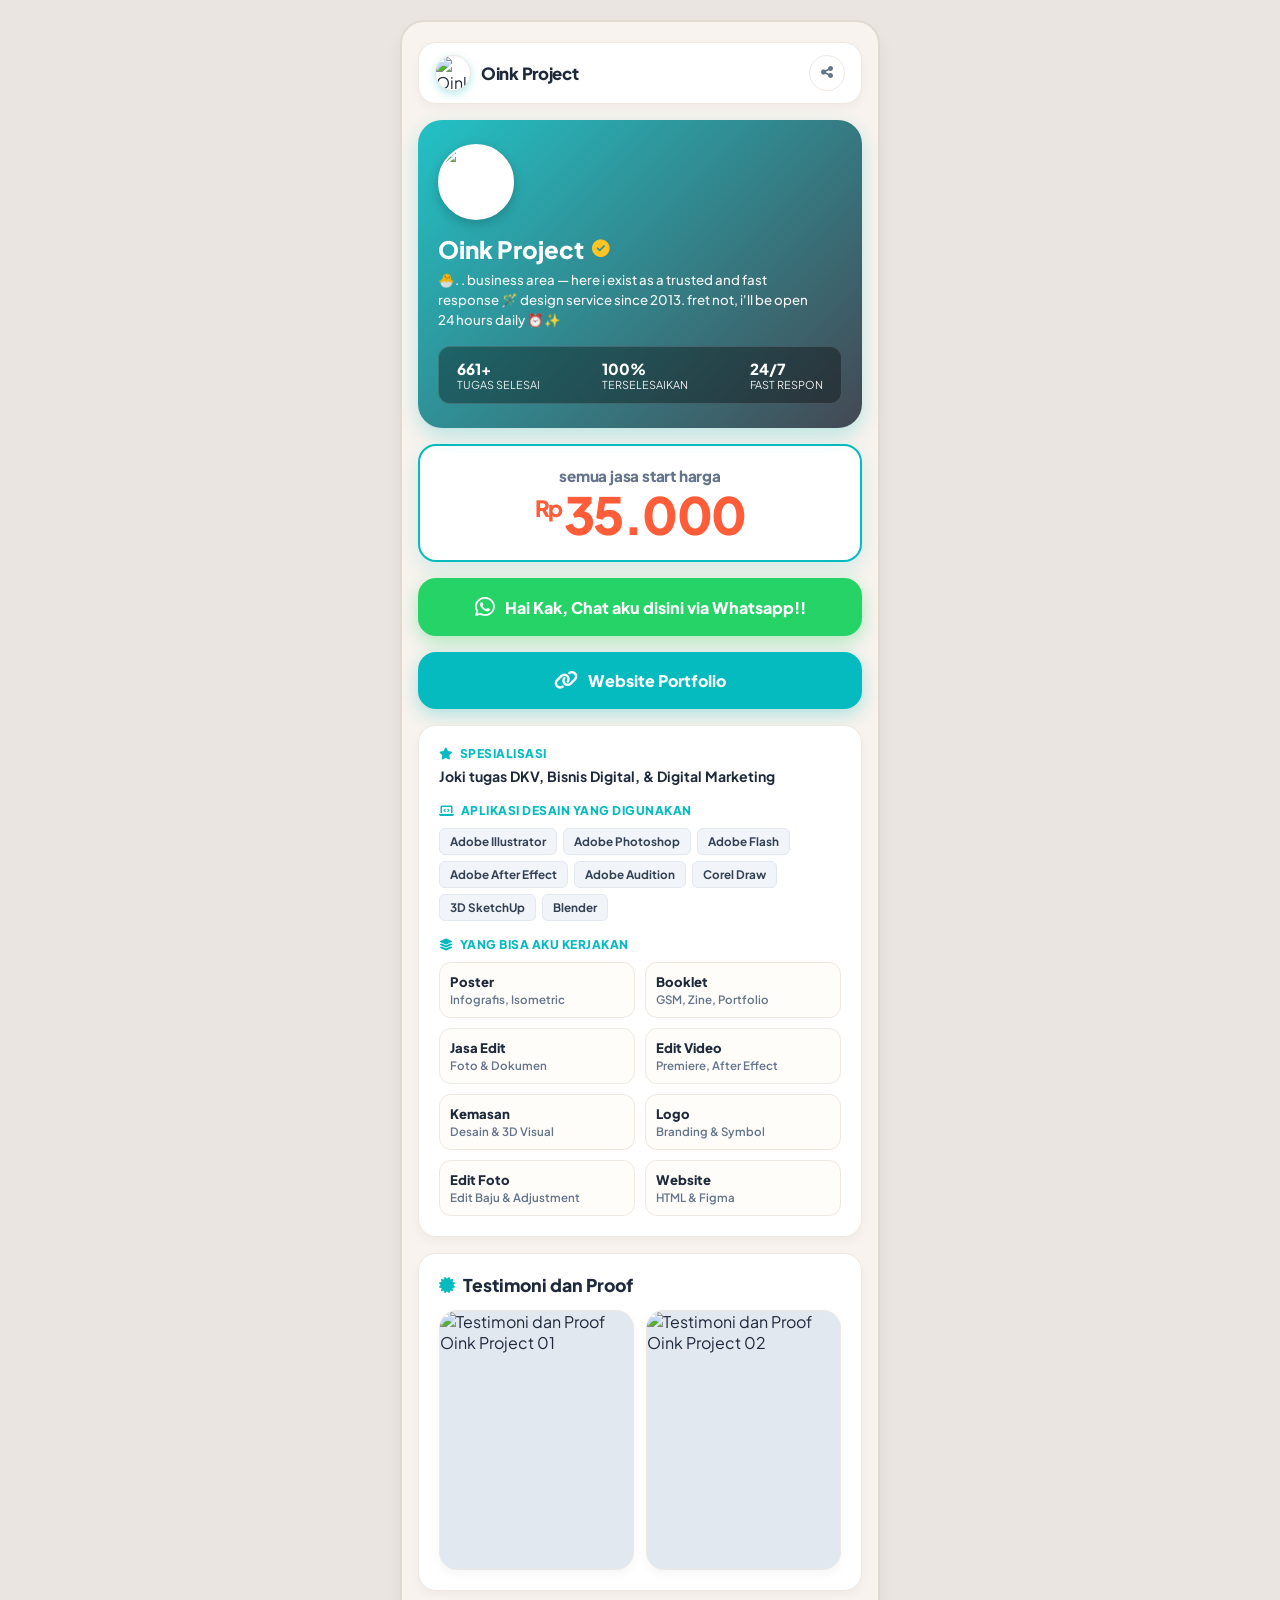
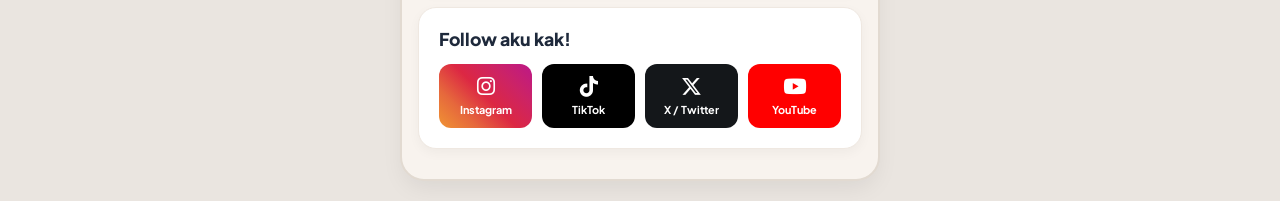
==== commit 29867507: "as" ====
--- a/index.html
+++ b/index.html
@@ -15,6 +15,10 @@
     <meta property="og:title" content="Oink Project - Joki Tugas DKV">
     <meta property="og:description" content="Joki tugas DKV hanya di oink, Terpercaya, Hasil Maksimal, Bisa Nego, Fast response 24 Jam.">
     <meta property="og:type" content="website">
+
+    <!-- Preconnect: optimasi aset foto -->
+    <link rel="preconnect" href="https://i.ibb.co.com" crossorigin>
+    <link rel="dns-prefetch" href="https://i.ibb.co.com">
 
     <!-- Google Fonts & FontAwesome -->
     <link href="https://fonts.googleapis.com/css2?family=Plus+Jakarta+Sans:wght@400;500;600;700;800;900&display=swap" rel="stylesheet">
@@ -149,51 +153,9 @@
             transition: var(--transition);
         }
 
-        .btn-icon:hover { border-color: var(--accent); color: var(--accent); }
-
-        /* TAB NAVIGATION HEADER */
-        .tabs-header {
-            display: flex;
-            background: var(--card-white);
-            border: 1px solid var(--border-color);
-            border-radius: var(--radius-md);
-            padding: 4px;
-            gap: 6px;
-            box-shadow: var(--shadow-sm);
-        }
-
-        .tab-btn {
-            flex: 1;
-            background: transparent;
-            border: none;
-            font-size: 0.9rem;
-            font-weight: 800;
-            color: var(--text-muted);
-            cursor: pointer;
-            padding: 10px 0;
-            border-radius: var(--radius-sm);
-            transition: var(--transition);
-            text-align: center;
-        }
-
-        .tab-btn.active {
-            background: var(--card-cyan);
-            color: #ffffff;
-            box-shadow: 0 4px 10px rgba(5, 187, 192, 0.3);
-        }
-
-        .tab-content {
-            display: none;
-            flex-direction: column;
-            gap: 16px;
-            animation: fadeIn 0.3s ease;
-        }
-
-        .tab-content.active { display: flex; }
-
-        @keyframes fadeIn {
-            from { opacity: 0; transform: translateY(6px); }
-            to { opacity: 1; transform: translateY(0); }
+        .btn-icon:hover { 
+            border-color: var(--accent); 
+            color: var(--accent); 
         }
 
         .section-card {
@@ -215,11 +177,19 @@
             font-size: 1.1rem;
             font-weight: 800;
             color: var(--text-main);
+            display: flex;
+            align-items: center;
+            gap: 8px;
+        }
+
+        .section-header h2 i {
+            color: var(--card-cyan);
+            font-size: 1rem;
         }
 
         /* Profile Banner Card */
         .profile-card {
-            background: linear-gradient(135deg, rgba(5, 187, 192, 0.85), rgba(17, 24, 39, 0.75)), 
+            background: linear-gradient(135deg, rgba(5, 187, 192, 0.88), rgba(17, 24, 39, 0.78)), 
                         url('https://i.ibb.co.com/g1pGhgk/FASILITAS-TOKO-01-21.webp') center/cover no-repeat;
             border-radius: var(--radius-lg);
             padding: 24px 20px;
@@ -284,7 +254,7 @@
         .stat-val { font-size: 0.95rem; font-weight: 800; }
         .stat-lbl { font-size: 0.68rem; opacity: 0.9; text-transform: uppercase; }
 
-        /* PROMO PRICE CARD (BESAR) */
+        /* PROMO PRICE CARD */
         .promo-price-card {
             background: var(--card-white);
             border-radius: var(--radius-md);
@@ -338,9 +308,12 @@
             cursor: pointer;
         }
 
-        .btn-wa-cta:hover { background: var(--wa-hover); transform: translateY(-2px); }
-
-        /* Custom Blue Buttons (Oink Theme) */
+        .btn-wa-cta:hover { 
+            background: var(--wa-hover); 
+            transform: translateY(-2px); 
+        }
+
+        /* Custom Blue Button (Oink Theme) */
         .btn-blue-cta {
             display: flex;
             align-items: center;
@@ -360,7 +333,10 @@
             cursor: pointer;
         }
 
-        .btn-blue-cta:hover { background: var(--card-cyan-hover); transform: translateY(-2px); }
+        .btn-blue-cta:hover { 
+            background: var(--card-cyan-hover); 
+            transform: translateY(-2px); 
+        }
 
         /* DETAIL KEAHLIAN & SPESIALISASI CARD */
         .info-detail-card {
@@ -444,95 +420,110 @@
             font-weight: 600;
         }
 
-        /* Social Grid */
-        .social-grid {
-            display: grid;
-            grid-template-columns: repeat(4, 1fr);
-            gap: 10px;
-            margin-top: 8px;
-        }
-
-        .social-card {
-            padding: 12px 8px;
-            border-radius: var(--radius-sm);
-            text-decoration: none;
-            color: white;
-            display: flex;
-            flex-direction: column;
-            align-items: center;
-            justify-content: center;
-            gap: 6px;
-            transition: var(--transition);
-            text-align: center;
-        }
-
-        .social-card.instagram { background: linear-gradient(45deg, #f09433 0%, #e6683c 25%, #dc2743 50%, #cc2366 75%, #bc1888 100%); }
-        .social-card.tiktok { background: #000000; }
-        .social-card.x-twitter { background: #14171a; }
-        .social-card.youtube { background: #ff0000; }
-
-        .social-card i { font-size: 1.3rem; }
-        .social-card span { font-size: 0.68rem; font-weight: 700; }
-
-        /* TAB SERVICE: GALERI 2 GRID PORTRAIT */
-        .service-portrait-grid {
+        /* SECTION TESTIMONI DAN PROOF: GRID 2 GAMBAR PORTRAIT 1080x1440 (3:4) */
+        .proof-grid {
             display: grid;
             grid-template-columns: repeat(2, 1fr);
             gap: 12px;
         }
 
-        .service-portrait-card {
-            aspect-ratio: 3 / 4; /* Rasio 1080 x 1440 px Portrait */
+        .proof-card {
+            aspect-ratio: 3 / 4; /* Rasio Portrait 1080x1440 */
             border-radius: var(--radius-md);
             overflow: hidden;
             background: #e2e8f0;
             border: 1px solid var(--border-color);
             box-shadow: var(--shadow-sm);
             cursor: pointer;
+            position: relative;
             transition: var(--transition);
-            position: relative;
-        }
-
-        .service-portrait-card:hover {
+        }
+
+        .proof-card:hover {
             transform: translateY(-3px);
             border-color: var(--card-cyan);
             box-shadow: var(--shadow-md);
         }
 
-        .service-portrait-card img {
+        .proof-card img {
             width: 100%;
             height: 100%;
             object-fit: cover;
             display: block;
-        }
-
-        /* OVERLAY WHATSAPP BUTTON ON GALLERY CARD */
-        .card-wa-btn {
+            transition: transform 0.3s ease;
+        }
+
+        .proof-card:hover img {
+            transform: scale(1.03);
+        }
+
+        .proof-badge {
             position: absolute;
-            bottom: 10px;
-            right: 10px;
-            width: 38px;
-            height: 38px;
+            top: 8px;
+            left: 8px;
+            background: rgba(17, 24, 39, 0.75);
+            backdrop-filter: blur(4px);
+            color: #ffffff;
+            font-size: 0.65rem;
+            font-weight: 800;
+            padding: 4px 8px;
+            border-radius: 20px;
+            letter-spacing: 0.3px;
+        }
+
+        .proof-zoom-icon {
+            position: absolute;
+            bottom: 8px;
+            right: 8px;
+            width: 32px;
+            height: 32px;
+            background: rgba(5, 187, 192, 0.9);
+            color: #ffffff;
             border-radius: 50%;
-            background: var(--wa-color);
-            color: #ffffff;
-            display: flex;
-            align-items: center;
-            justify-content: center;
-            font-size: 1.2rem;
-            box-shadow: 0 4px 12px rgba(0,0,0,0.3);
+            display: flex;
+            align-items: center;
+            justify-content: center;
+            font-size: 0.85rem;
+            box-shadow: 0 4px 10px rgba(0,0,0,0.25);
+            transition: var(--transition);
+        }
+
+        .proof-card:hover .proof-zoom-icon {
+            background: var(--card-coral);
+            transform: scale(1.1);
+        }
+
+        /* Social Grid */
+        .social-grid {
+            display: grid;
+            grid-template-columns: repeat(4, 1fr);
+            gap: 10px;
+            margin-top: 4px;
+        }
+
+        .social-card {
+            padding: 12px 8px;
+            border-radius: var(--radius-sm);
             text-decoration: none;
+            color: white;
+            display: flex;
+            flex-direction: column;
+            align-items: center;
+            justify-content: center;
+            gap: 6px;
             transition: var(--transition);
-            z-index: 5;
-            border: 2px solid #ffffff;
-        }
-
-        .card-wa-btn:hover {
-            background: var(--wa-hover);
-            transform: scale(1.1);
-        }
-
-        /* LIGHTBOX MODAL IMAGE VIEWER WITH WA CTA */
+            text-align: center;
+        }
+
+        .social-card.instagram { background: linear-gradient(45deg, #f09433 0%, #e6683c 25%, #dc2743 50%, #cc2366 75%, #bc1888 100%); }
+        .social-card.tiktok { background: #000000; }
+        .social-card.x-twitter { background: #14171a; }
+        .social-card.youtube { background: #ff0000; }
+
+        .social-card i { font-size: 1.3rem; }
+        .social-card span { font-size: 0.68rem; font-weight: 700; }
+
+        /* LIGHTBOX IMAGE VIEWER MODAL */
         .modal-overlay {
             position: fixed;
             top: 0;
@@ -555,7 +546,7 @@
 
         .modal-box-img {
             max-width: 95%;
-            max-height: 88vh;
+            max-height: 90vh;
             border-radius: var(--radius-md);
             overflow: hidden;
             position: relative;
@@ -568,8 +559,9 @@
         }
 
         .modal-box-img img {
-            width: 100%;
-            max-height: 75vh;
+            width: auto;
+            max-width: 100%;
+            max-height: 80vh;
             object-fit: contain;
             display: block;
         }
@@ -600,34 +592,6 @@
             border-color: var(--card-coral);
             transform: scale(1.05);
         }
-
-        /* WA Action inside Modal */
-        .modal-wa-footer {
-            width: 100%;
-            padding: 12px 16px;
-            background: #0f172a;
-            display: flex;
-            justify-content: center;
-            border-top: 1px solid rgba(255, 255, 255, 0.1);
-        }
-
-        .modal-wa-btn {
-            display: flex;
-            align-items: center;
-            justify-content: center;
-            gap: 8px;
-            width: 100%;
-            padding: 12px 16px;
-            background: var(--wa-color);
-            color: #ffffff;
-            text-decoration: none;
-            font-weight: 800;
-            font-size: 0.88rem;
-            border-radius: var(--radius-sm);
-            transition: var(--transition);
-        }
-
-        .modal-wa-btn:hover { background: var(--wa-hover); }
 
         .toast {
             position: fixed;
@@ -669,271 +633,214 @@
             </div>
         </header>
 
-        <!-- TAB NAVIGATION (HOME & SERVICE) -->
-        <nav class="tabs-header">
-            <button class="tab-btn active" onclick="switchTab('home-tab', this)">Home</button>
-            <button class="tab-btn" onclick="switchTab('service-tab', this)">Service</button>
-        </nav>
-
         <main style="display: flex; flex-direction: column; gap: 16px;">
-            <!-- 1. TAB HOME CONTENT -->
-            <div id="home-tab" class="tab-content active">
-                <!-- Profile Banner Card -->
-                <article class="profile-card">
-                    <div class="avatar-box">
-                        <img src="https://i.ibb.co.com/QFDVtrm8/FASILITAS-TOKO-01-20.webp" alt="Oink Project Profile">
-                    </div>
-                    <h1>Oink Project <i class="fas fa-check-circle verified-badge"></i></h1>
-                    <p class="tagline">🐣. . business area — here i exist as a trusted and fast response 🪄 design service since 2013. fret not, i'll be open 24 hours daily ⏰✨</p>
-                    
-                    <div class="stats-row">
-                        <div class="stat-item">
-                            <div class="stat-val">661+</div>
-                            <div class="stat-lbl">Tugas Selesai</div>
+            <!-- Profile Banner Card -->
+            <article class="profile-card">
+                <div class="avatar-box">
+                    <img src="https://i.ibb.co.com/QFDVtrm8/FASILITAS-TOKO-01-20.webp" alt="Oink Project Profile">
+                </div>
+                <h1>Oink Project <i class="fas fa-check-circle verified-badge"></i></h1>
+                <p class="tagline">🐣. . business area — here i exist as a trusted and fast response 🪄 design service since 2013. fret not, i'll be open 24 hours daily ⏰✨</p>
+                
+                <div class="stats-row">
+                    <div class="stat-item">
+                        <div class="stat-val">661+</div>
+                        <div class="stat-lbl">Tugas Selesai</div>
+                    </div>
+                    <div class="stat-item">
+                        <div class="stat-val">100%</div>
+                        <div class="stat-lbl">Terselesaikan</div>
+                    </div>
+                    <div class="stat-item">
+                        <div class="stat-val">24/7</div>
+                        <div class="stat-lbl">Fast Respon</div>
+                    </div>
+                </div>
+            </article>
+
+            <!-- TULISAN HARGA PROMO -->
+            <article class="promo-price-card">
+                <div class="promo-text">semua jasa start harga</div>
+                <div class="promo-price-huge"><span>Rp</span>35.000</div>
+            </article>
+
+            <!-- WhatsApp Direct CTA Button -->
+            <a href="https://wa.me/6285155091238" target="_blank" class="btn-wa-cta">
+                <i class="fab fa-whatsapp" style="font-size: 1.4rem;"></i>
+                <span>Hai Kak, Chat aku disini via Whatsapp!!</span>
+            </a>
+
+            <!-- Button Portofolio Website -->
+            <a href="porto-web/" class="btn-blue-cta">
+                <i class="fas fa-link" style="font-size: 1.2rem;"></i>
+                <span>Website Portfolio</span>
+            </a>
+
+            <!-- SPESIALISASI, APLIKASI & YANG BISA DIKERJAKAN -->
+            <article class="info-detail-card">
+                <!-- Spesialisasi -->
+                <div class="info-block-item">
+                    <div class="info-block-title">
+                        <i class="fas fa-star"></i> Spesialisasi
+                    </div>
+                    <div class="info-block-desc">
+                        Joki tugas DKV, Bisnis Digital, & Digital Marketing
+                    </div>
+                </div>
+
+                <!-- Aplikasi yang digunakan -->
+                <div class="info-block-item">
+                    <div class="info-block-title">
+                        <i class="fas fa-laptop-code"></i> Aplikasi Desain yang Digunakan
+                    </div>
+                    <div class="app-tags-wrapper">
+                        <span class="app-pill">Adobe Illustrator</span>
+                        <span class="app-pill">Adobe Photoshop</span>
+                        <span class="app-pill">Adobe Flash</span>
+                        <span class="app-pill">Adobe After Effect</span>
+                        <span class="app-pill">Adobe Audition</span>
+                        <span class="app-pill">Corel Draw</span>
+                        <span class="app-pill">3D SketchUp</span>
+                        <span class="app-pill">Blender</span>
+                    </div>
+                </div>
+
+                <!-- Yang bisa dikerjakan -->
+                <div class="info-block-item">
+                    <div class="info-block-title">
+                        <i class="fas fa-layer-group"></i> Yang Bisa Aku Kerjakan
+                    </div>
+                    <div class="work-grid">
+                        <div class="work-item-box">
+                            <div class="work-item-title">Poster</div>
+                            <div class="work-item-sub">Infografis, Isometric</div>
                         </div>
-                        <div class="stat-item">
-                            <div class="stat-val">100%</div>
-                            <div class="stat-lbl">Terselesaikan</div>
+                        <div class="work-item-box">
+                            <div class="work-item-title">Booklet</div>
+                            <div class="work-item-sub">GSM, Zine, Portfolio</div>
                         </div>
-                        <div class="stat-item">
-                            <div class="stat-val">24/7</div>
-                            <div class="stat-lbl">Fast Respon</div>
+                        <div class="work-item-box">
+                            <div class="work-item-title">Jasa Edit</div>
+                            <div class="work-item-sub">Foto & Dokumen</div>
                         </div>
-                    </div>
-                </article>
-
-                <!-- TULISAN HARGA PROMO (DI ATAS BUTTON WA) -->
-                <article class="promo-price-card">
-                    <div class="promo-text">semua jasa start harga</div>
-                    <div class="promo-price-huge"><span>Rp</span>35.000</div>
-                </article>
-
-                <!-- WhatsApp Direct CTA Button (Polos) -->
-                <a href="https://wa.me/6285155091238" target="_blank" class="btn-wa-cta">
-                    <i class="fab fa-whatsapp" style="font-size: 1.4rem;"></i>
-                    <span>Hai Kak, Chat aku disini via Whatsapp!!</span>
-                </a>
-
-                <!-- 2 Button Biru Oink Tambahan (Ukuran Sama Persis) -->
-                <a href="porto-web/" class="btn-blue-cta">
-                    <i class="fas fa-link" style="font-size: 1.2rem;"></i>
-                    <span>Website Portfolio</span>
-                </a>
-                <!-- SPESIALISASI, APLIKASI & YANG BISA DIKERJAKAN -->
-                <article class="info-detail-card">
-                    <!-- Spesialisasi -->
-                    <div class="info-block-item">
-                        <div class="info-block-title">
-                            <i class="fas fa-star"></i> Spesialisasi
+                        <div class="work-item-box">
+                            <div class="work-item-title">Edit Video</div>
+                            <div class="work-item-sub">Premiere, After Effect</div>
                         </div>
-                        <div class="info-block-desc">
-                            Joki tugas DKV, Bisnis Digital, & Digital Marketing
+                        <div class="work-item-box">
+                            <div class="work-item-title">Kemasan</div>
+                            <div class="work-item-sub">Desain & 3D Visual</div>
                         </div>
-                    </div>
-
-                    <!-- Aplikasi yang digunakan -->
-                    <div class="info-block-item">
-                        <div class="info-block-title">
-                            <i class="fas fa-laptop-code"></i> Aplikasi Desain yang Digunakan
+                        <div class="work-item-box">
+                            <div class="work-item-title">Logo</div>
+                            <div class="work-item-sub">Branding & Symbol</div>
                         </div>
-                        <div class="app-tags-wrapper">
-                            <span class="app-pill">Adobe Illustrator</span>
-                            <span class="app-pill">Adobe Photoshop</span>
-                            <span class="app-pill">Adobe Flash</span>
-                            <span class="app-pill">Adobe After Effect</span>
-                            <span class="app-pill">Adobe Audition</span>
-                            <span class="app-pill">Corel Draw</span>
-                            <span class="app-pill">3D SketchUp</span>
-                            <span class="app-pill">Blender</span>
+                        <div class="work-item-box">
+                            <div class="work-item-title">Edit Foto</div>
+                            <div class="work-item-sub">Edit Baju & Adjustment</div>
                         </div>
-                    </div>
-
-                    <!-- Yang bisa dikerjakan -->
-                    <div class="info-block-item">
-                        <div class="info-block-title">
-                            <i class="fas fa-layer-group"></i> Yang Bisa Aku Kerjakan
+                        <div class="work-item-box">
+                            <div class="work-item-title">Website</div>
+                            <div class="work-item-sub">HTML & Figma</div>
                         </div>
-                        <div class="work-grid">
-                            <div class="work-item-box">
-                                <div class="work-item-title">Poster</div>
-                                <div class="work-item-sub">Infografis, Isometric</div>
-                            </div>
-                            <div class="work-item-box">
-                                <div class="work-item-title">Booklet</div>
-                                <div class="work-item-sub">GSM, Zine, Portfolio</div>
-                            </div>
-                            <div class="work-item-box">
-                                <div class="work-item-title">Jasa Edit</div>
-                                <div class="work-item-sub">Foto & Dokumen</div>
-                            </div>
-                            <div class="work-item-box">
-                                <div class="work-item-title">Edit Video</div>
-                                <div class="work-item-sub">Premiere, After Effect</div>
-                            </div>
-                            <div class="work-item-box">
-                                <div class="work-item-title">Kemasan</div>
-                                <div class="work-item-sub">Desain & 3D Visual</div>
-                            </div>
-                            <div class="work-item-box">
-                                <div class="work-item-title">Logo</div>
-                                <div class="work-item-sub">Branding & Symbol</div>
-                            </div>
-                            <div class="work-item-box">
-                                <div class="work-item-title">Edit Foto</div>
-                                <div class="work-item-sub">Edit Baju & Adjustment</div>
-                            </div>
-                            <div class="work-item-box">
-                                <div class="work-item-title">Website</div>
-                                <div class="work-item-sub">HTML & Figma</div>
-                            </div>
-                        </div>
-                    </div>
-                </article>
-
-                <!-- Social Media Block -->
-                <article class="section-card">
-                    <div class="section-header">
-                        <h2>Follow aku kak!</h2>
-                    </div>
-                    <div class="social-grid">
-                        <a href="https://www.instagram.com/oink.project" target="_blank" class="social-card instagram">
-                            <i class="fab fa-instagram"></i>
-                            <span>Instagram</span>
-                        </a>
-                        <a href="https://www.tiktok.com/@oink.project" target="_blank" class="social-card tiktok">
-                            <i class="fab fa-tiktok"></i>
-                            <span>TikTok</span>
-                        </a>
-                        <a href="https://x.com/oinkproject" target="_blank" class="social-card x-twitter">
-                            <i class="fab fa-x-twitter"></i>
-                            <span>X / Twitter</span>
-                        </a>
-                        <a href="http://youtube.com/@oinkproject" target="_blank" class="social-card youtube">
-                            <i class="fab fa-youtube"></i>
-                            <span>YouTube</span>
-                        </a>
-                    </div>
-                </article>
-            </div>
-
-            <!-- 2. TAB SERVICE CONTENT (GALERI 2 GRID PORTRAIT DARI GITHUB DOMAIN) -->
-            <div id="service-tab" class="tab-content">
-                <article class="section-card">
-                    <div class="service-portrait-grid" id="servicePortraitContainer">
-                        <!-- Foto dimasukkan otomatis via JavaScript -->
-                    </div>
-                </article>
-            </div>
+                    </div>
+                </div>
+            </article>
+
+            <!-- SECTION BARU: TESTIMONI DAN PROOF (2 Grid Galeri Rasio 1080x1440 Portrait) -->
+            <article class="section-card">
+                <div class="section-header">
+                    <h2><i class="fas fa-certificate"></i> Testimoni dan Proof</h2>
+                </div>
+                <div class="proof-grid">
+                    <!-- Proof 1 -->
+                    <div class="proof-card" onclick="openPreviewModal('https://i.ibb.co.com/zWzZhXVV/00.webp', 'Testimoni & Proof 01')">
+                        <img src="https://i.ibb.co.com/zWzZhXVV/00.webp" alt="Testimoni dan Proof Oink Project 01" loading="lazy">
+                    </div>
+                    <!-- Proof 2 -->
+                    <div class="proof-card" onclick="openPreviewModal('https://i.ibb.co.com/Kz69DJCp/002.jpg', 'Testimoni & Proof 02')">
+                        <img src="https://i.ibb.co.com/Kz69DJCp/002.jpg" alt="Testimoni dan Proof Oink Project 02" loading="lazy">
+                    </div>
+                </div>
+            </article>
+
+            <!-- Social Media Block (Follow aku kak!) -->
+            <article class="section-card">
+                <div class="section-header">
+                    <h2>Follow aku kak!</h2>
+                </div>
+                <div class="social-grid">
+                    <a href="https://www.instagram.com/oink.project" target="_blank" class="social-card instagram" rel="noopener">
+                        <i class="fab fa-instagram"></i>
+                        <span>Instagram</span>
+                    </a>
+                    <a href="https://www.tiktok.com/@oink.project" target="_blank" class="social-card tiktok" rel="noopener">
+                        <i class="fab fa-tiktok"></i>
+                        <span>TikTok</span>
+                    </a>
+                    <a href="https://x.com/oinkproject" target="_blank" class="social-card x-twitter" rel="noopener">
+                        <i class="fab fa-x-twitter"></i>
+                        <span>X / Twitter</span>
+                    </a>
+                    <a href="http://youtube.com/@oinkproject" target="_blank" class="social-card youtube" rel="noopener">
+                        <i class="fab fa-youtube"></i>
+                        <span>YouTube</span>
+                    </a>
+                </div>
+            </article>
         </main>
     </div>
 
     <!-- LIGHTBOX IMAGE VIEWER MODAL -->
     <div class="modal-overlay" id="imageModalOverlay" onclick="closeImageModal()">
         <div class="modal-box-img" onclick="event.stopPropagation()">
-            <button class="modal-close-btn" onclick="closeImageModal()" aria-label="Tutup Preview"><i class="fas fa-times"></i></button>
-            <img id="modalPreviewImage" src="" alt="Preview Service Oink Project">
-            <div class="modal-wa-footer">
-                <a id="modalWaLink" href="https://wa.me/6285155091238" target="_blank" class="modal-wa-btn">
-                    <i class="fab fa-whatsapp" style="font-size: 1.2rem;"></i>
-                    <span>Pesan Joki Desain via WhatsApp</span>
-                </a>
-            </div>
+            <button class="modal-close-btn" onclick="closeImageModal()" aria-label="Tutup Preview">
+                <i class="fas fa-times"></i>
+            </button>
+            <img id="modalPreviewImage" src="" alt="Preview Bukti Testimoni Oink Project">
         </div>
     </div>
 
     <!-- JAVASCRIPT LOGIC -->
     <script>
-        // DOMAIN BASE PATH GITHUB PRIBADI KAMU
-        const GITHUB_IMAGE_BASE_URL = 'https://oinkproject.my.id/images/';
-        const PHONE_NUMBER = '6285155091238';
-
-        // DAFTAR NAMA FOTO WEBP DI FOLDER IMAGES GITHUB
-        const serviceImagesList = [
-            '001.webp', '002.webp', '003.webp', '004.webp', 
-            '005.webp', '006.webp', '007.webp', '008.webp', 
-            '009.webp', '010.webp', '011.webp', '012.webp'
-        ];
-
-        /* ==========================================================================
-           1. TAB SWITCHING LOGIC
-           ========================================================================== */
-        function switchTab(tabId, btnElement) {
-            document.querySelectorAll('.tab-btn').forEach(btn => btn.classList.remove('active'));
-            document.querySelectorAll('.tab-content').forEach(content => content.classList.remove('active'));
-
-            if (btnElement) btnElement.classList.add('active');
-            const targetContent = document.getElementById(tabId);
-            if (targetContent) targetContent.classList.add('active');
-
-            window.scrollTo({ top: 0, behavior: 'smooth' });
-        }
-
-        /* ==========================================================================
-           2. HELPER GENERATE LINK WHATSAPP (MURNI POLOS)
-           ========================================================================== */
-        function getPlainWaUrl() {
-            return `https://wa.me/${PHONE_NUMBER}`;
-        }
-
-        /* ==========================================================================
-           3. RENDER SERVICE GALERI PORTRAIT (2-GRID) DARI FOLDER GITHUB
-           ========================================================================== */
-        function renderServiceImages() {
-            const container = document.getElementById('servicePortraitContainer');
-            container.innerHTML = '';
-            const waUrl = getPlainWaUrl();
-
-            serviceImagesList.forEach(fileName => {
-                const imgFullUrl = `${GITHUB_IMAGE_BASE_URL}${fileName}`;
-                
-                const card = document.createElement('div');
-                card.className = 'service-portrait-card';
-                card.onclick = () => openImageModal(imgFullUrl);
-
-                card.innerHTML = `
-                    <img src="${imgFullUrl}" alt="Service Oink Project" loading="lazy" onerror="this.parentElement.style.display='none'">
-                    <a href="${waUrl}" target="_blank" onclick="event.stopPropagation()" class="card-wa-btn" title="Pesan via WhatsApp">
-                        <i class="fab fa-whatsapp"></i>
-                    </a>
-                `;
-                container.appendChild(card);
-            });
-        }
-
-        /* ==========================================================================
-           4. LIGHTBOX IMAGE PREVIEW MODAL
-           ========================================================================== */
-        function openImageModal(imgUrl) {
+        function openPreviewModal(imgSrc, altText) {
             const modal = document.getElementById('imageModalOverlay');
-            const previewImg = document.getElementById('modalPreviewImage');
-            const waLink = document.getElementById('modalWaLink');
-
-            previewImg.src = imgUrl;
-            waLink.href = getPlainWaUrl();
-
+            const modalImg = document.getElementById('modalPreviewImage');
+            modalImg.src = imgSrc;
+            modalImg.alt = altText || 'Preview Bukti Testimoni Oink Project';
             modal.classList.add('active');
         }
 
         function closeImageModal() {
-            const modal = document.getElementById('imageModalOverlay');
-            modal.classList.remove('active');
-        }
-
-        /* ==========================================================================
-           5. COMMON APP LOGIC
-           ========================================================================== */
+            document.getElementById('imageModalOverlay').classList.remove('active');
+        }
+
+        // Tutup modal dengan tombol Escape
+        document.addEventListener('keydown', function(e) {
+            if (e.key === 'Escape') closeImageModal();
+        });
+
+        // Fitur Salin Link
         function copyShareLink() {
-            navigator.clipboard.writeText(window.location.href).then(() => {
-                const toast = document.getElementById('toast');
-                toast.classList.add('show');
-                setTimeout(() => toast.classList.remove('show'), 2500);
-            });
-        }
-
-        // Initial Load App
-        document.addEventListener('DOMContentLoaded', () => {
-            renderServiceImages();
-        });
+            const url = window.location.href;
+            if (navigator.clipboard && window.isSecureContext) {
+                navigator.clipboard.writeText(url).then(showToast);
+            } else {
+                const tempInput = document.createElement('input');
+                tempInput.value = url;
+                document.body.appendChild(tempInput);
+                tempInput.select();
+                document.execCommand('copy');
+                document.body.removeChild(tempInput);
+                showToast();
+            }
+        }
+
+        function showToast() {
+            const toast = document.getElementById('toast');
+            toast.classList.add('show');
+            setTimeout(() => toast.classList.remove('show'), 2500);
+        }
     </script>
 </body>
 </html>
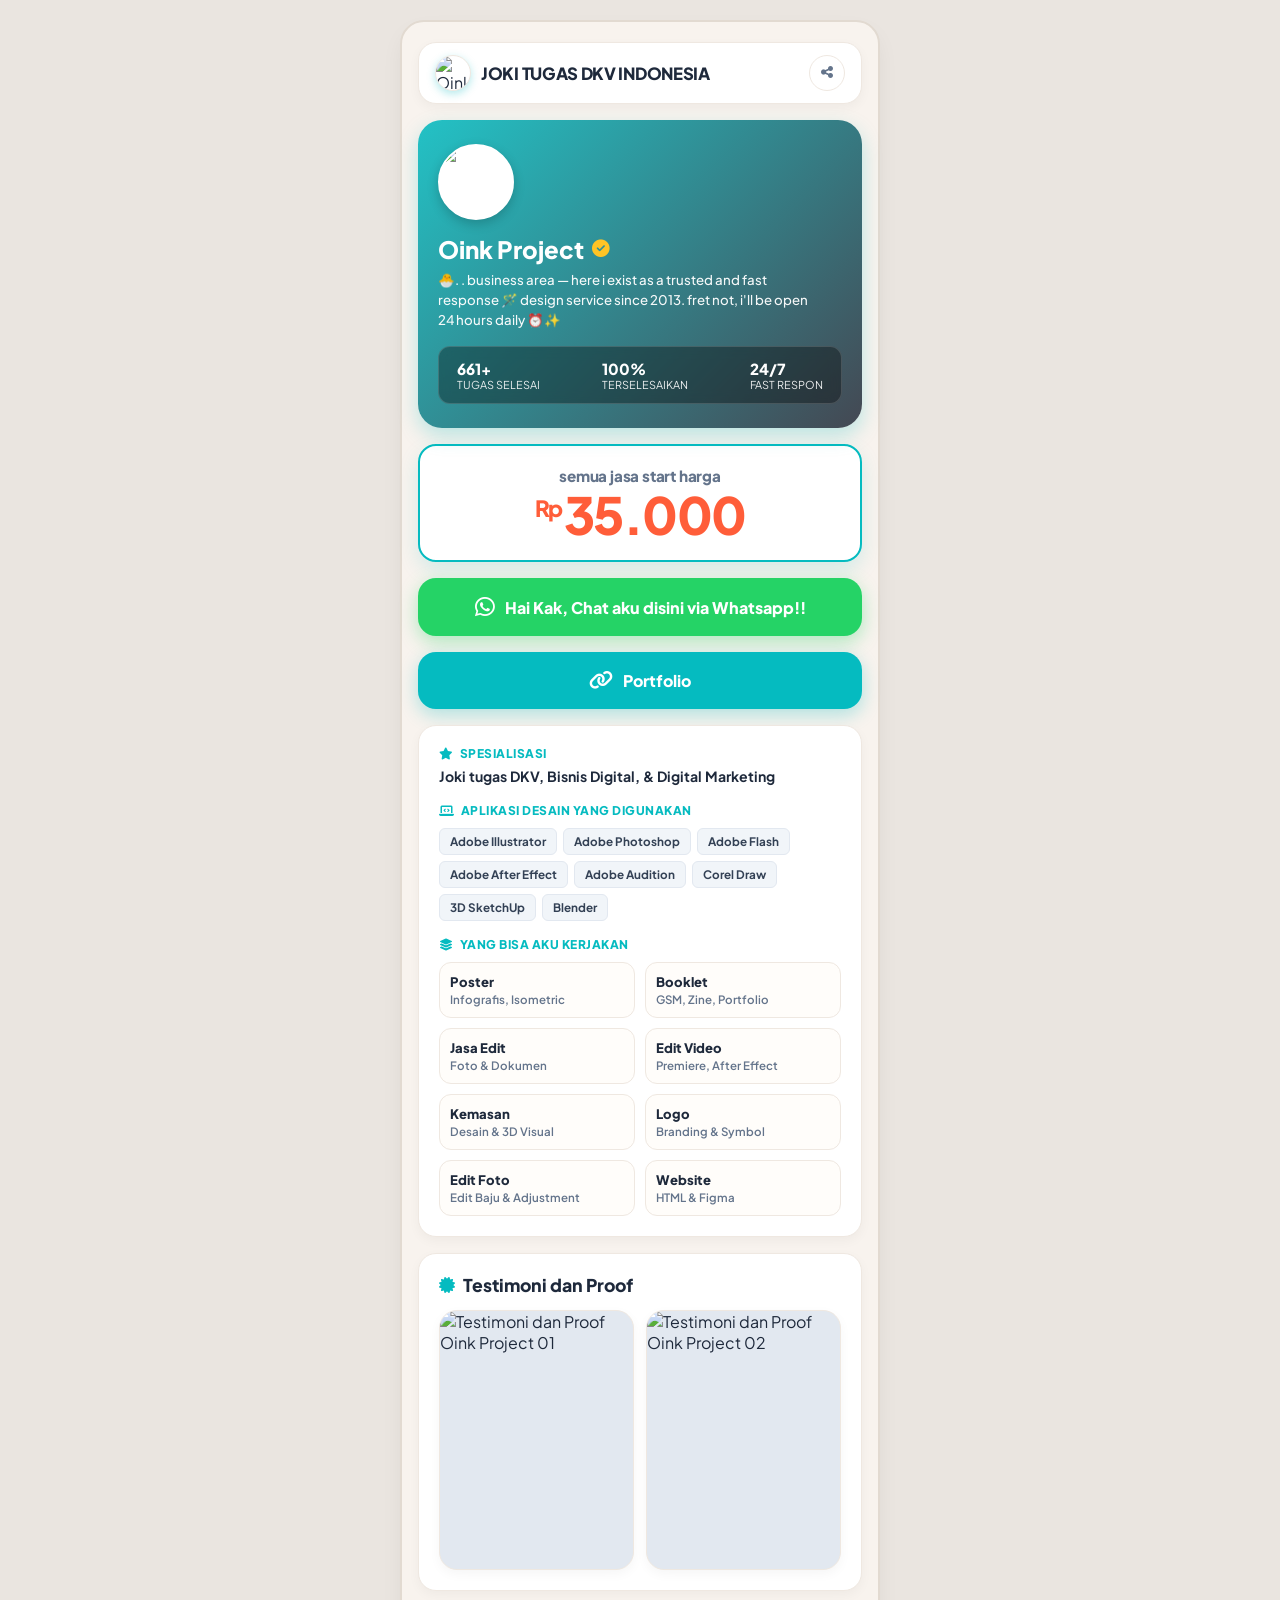
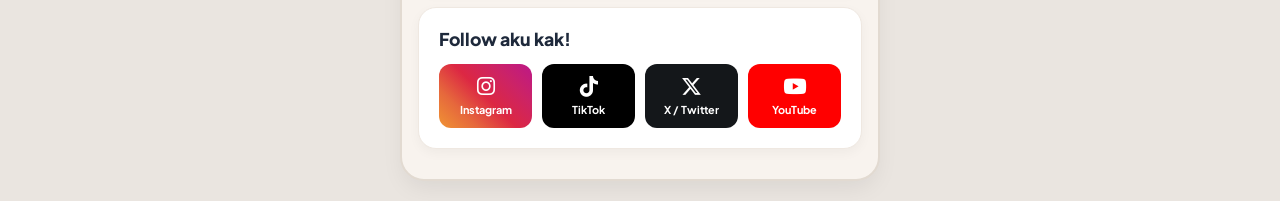
==== commit 5c3283b6: "Update index.html" ====
--- a/index.html
+++ b/index.html
@@ -624,7 +624,7 @@
                 <div class="brand-icon">
                     <img src="https://i.ibb.co.com/QFDVtrm8/FASILITAS-TOKO-01-20.webp" alt="Oink Project Logo">
                 </div>
-                <span class="brand-name">Oink Project</span>
+                <span class="brand-name">JOKI TUGAS DKV INDONESIA</span>
             </a>
             <div class="nav-actions">
                 <button class="btn-icon" onclick="copyShareLink()" title="Bagikan Link">
@@ -671,9 +671,9 @@
             </a>
 
             <!-- Button Portofolio Website -->
-            <a href="porto-web/" class="btn-blue-cta">
+            <a href="portofolio/" class="btn-blue-cta">
                 <i class="fas fa-link" style="font-size: 1.2rem;"></i>
-                <span>Website Portfolio</span>
+                <span>Portfolio</span>
             </a>
 
             <!-- SPESIALISASI, APLIKASI & YANG BISA DIKERJAKAN -->
@@ -754,12 +754,12 @@
                 </div>
                 <div class="proof-grid">
                     <!-- Proof 1 -->
-                    <div class="proof-card" onclick="openPreviewModal('https://i.ibb.co.com/zWzZhXVV/00.webp', 'Testimoni & Proof 01')">
-                        <img src="https://i.ibb.co.com/zWzZhXVV/00.webp" alt="Testimoni dan Proof Oink Project 01" loading="lazy">
+                    <div class="proof-card" onclick="openPreviewModal('https://i.ibb.co.com/gZ7P9ghF/00.webp', 'Testimoni & Proof 01')">
+                        <img src="https://i.ibb.co.com/gZ7P9ghF/00.webp" alt="Testimoni dan Proof Oink Project 01" loading="lazy">
                     </div>
                     <!-- Proof 2 -->
-                    <div class="proof-card" onclick="openPreviewModal('https://i.ibb.co.com/Kz69DJCp/002.jpg', 'Testimoni & Proof 02')">
-                        <img src="https://i.ibb.co.com/Kz69DJCp/002.jpg" alt="Testimoni dan Proof Oink Project 02" loading="lazy">
+                    <div class="proof-card" onclick="openPreviewModal('https://i.ibb.co.com/GffbQhkC/002.jpg', 'Testimoni & Proof 02')">
+                        <img src="https://i.ibb.co.com/GffbQhkC/002.jpg" alt="Testimoni dan Proof Oink Project 02" loading="lazy">
                     </div>
                 </div>
             </article>
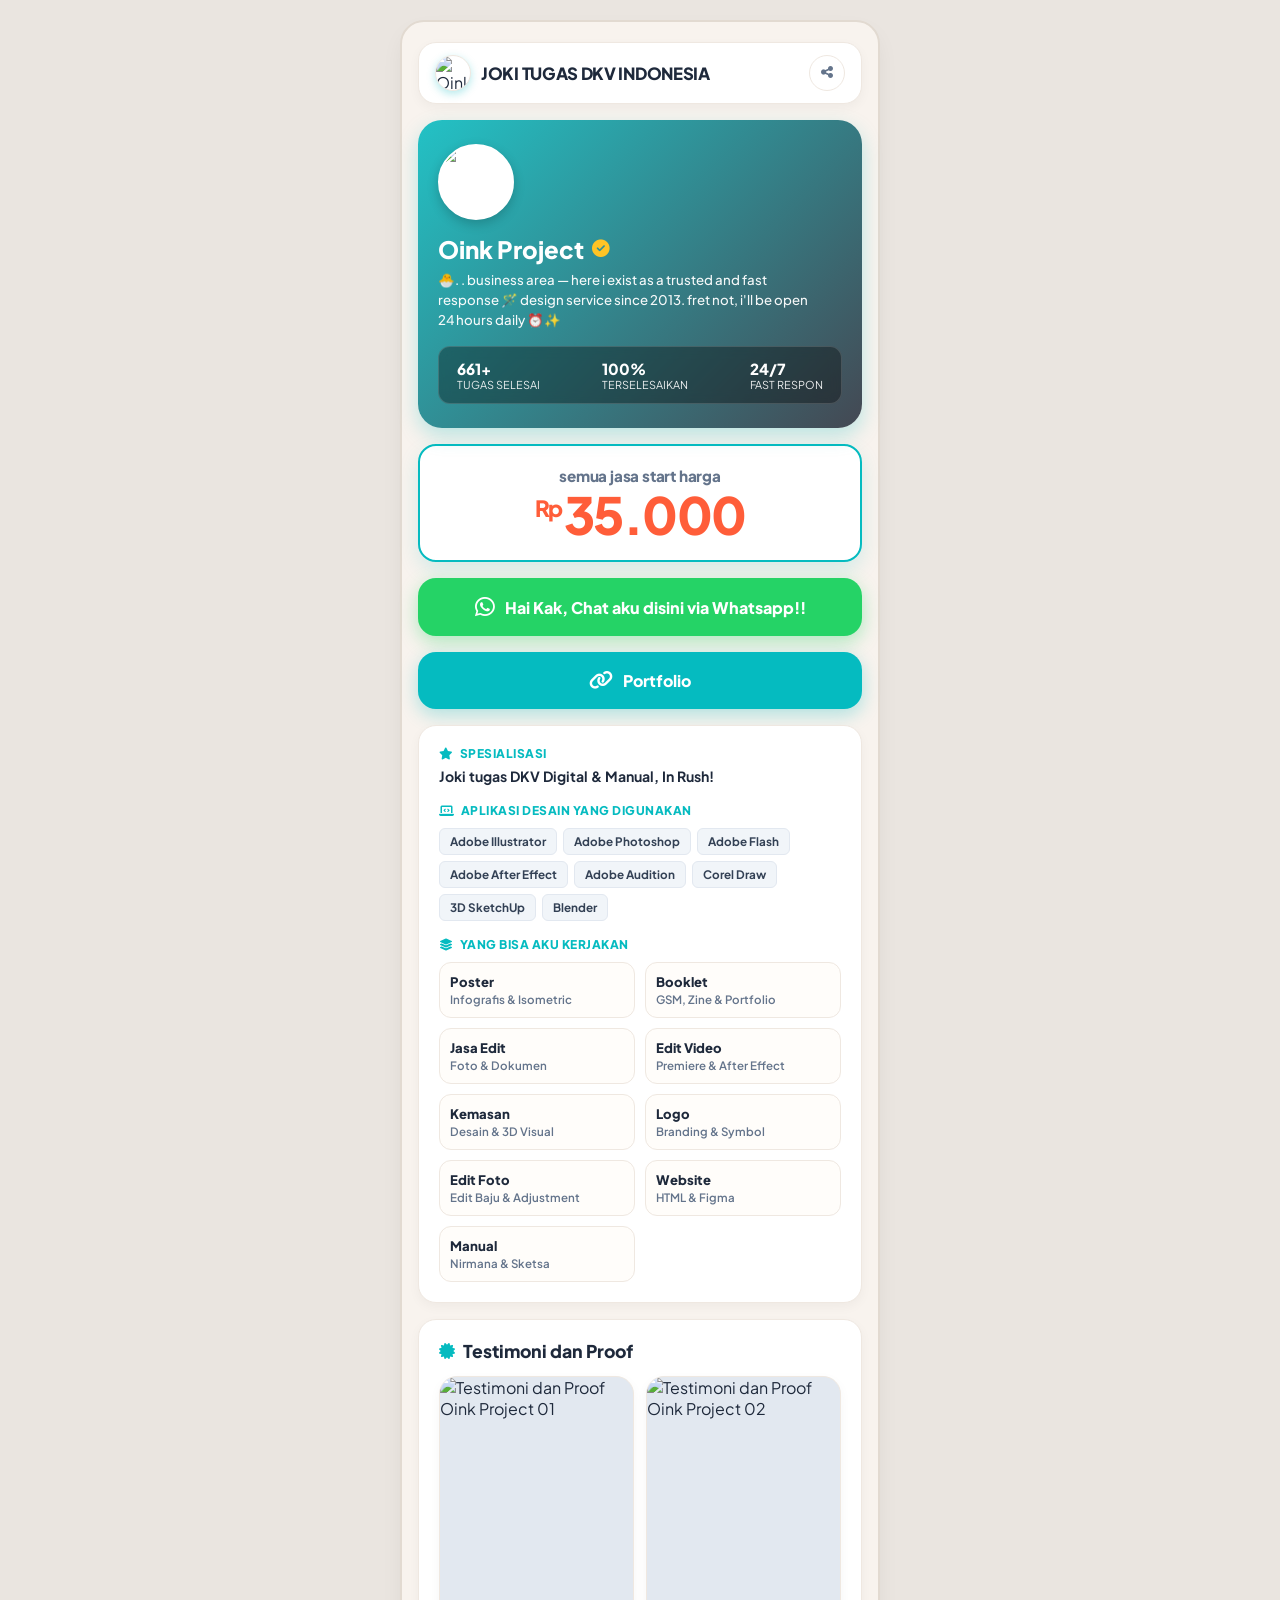
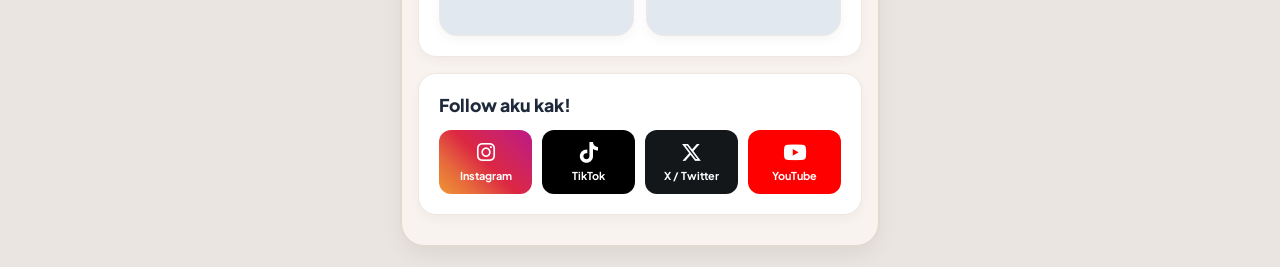
==== commit a19a4e9f: "Update index.html" ====
--- a/index.html
+++ b/index.html
@@ -684,7 +684,7 @@
                         <i class="fas fa-star"></i> Spesialisasi
                     </div>
                     <div class="info-block-desc">
-                        Joki tugas DKV, Bisnis Digital, & Digital Marketing
+                        Joki tugas DKV Digital & Manual, In Rush!
                     </div>
                 </div>
 
@@ -713,11 +713,11 @@
                     <div class="work-grid">
                         <div class="work-item-box">
                             <div class="work-item-title">Poster</div>
-                            <div class="work-item-sub">Infografis, Isometric</div>
+                            <div class="work-item-sub">Infografis & Isometric</div>
                         </div>
                         <div class="work-item-box">
                             <div class="work-item-title">Booklet</div>
-                            <div class="work-item-sub">GSM, Zine, Portfolio</div>
+                            <div class="work-item-sub">GSM, Zine & Portfolio</div>
                         </div>
                         <div class="work-item-box">
                             <div class="work-item-title">Jasa Edit</div>
@@ -725,7 +725,7 @@
                         </div>
                         <div class="work-item-box">
                             <div class="work-item-title">Edit Video</div>
-                            <div class="work-item-sub">Premiere, After Effect</div>
+                            <div class="work-item-sub">Premiere & After Effect</div>
                         </div>
                         <div class="work-item-box">
                             <div class="work-item-title">Kemasan</div>
@@ -743,6 +743,10 @@
                             <div class="work-item-title">Website</div>
                             <div class="work-item-sub">HTML & Figma</div>
                         </div>
+						<div class="work-item-box">
+                            <div class="work-item-title">Manual</div>
+                            <div class="work-item-sub">Nirmana & Sketsa</div>
+                        </div>
                     </div>
                 </div>
             </article>
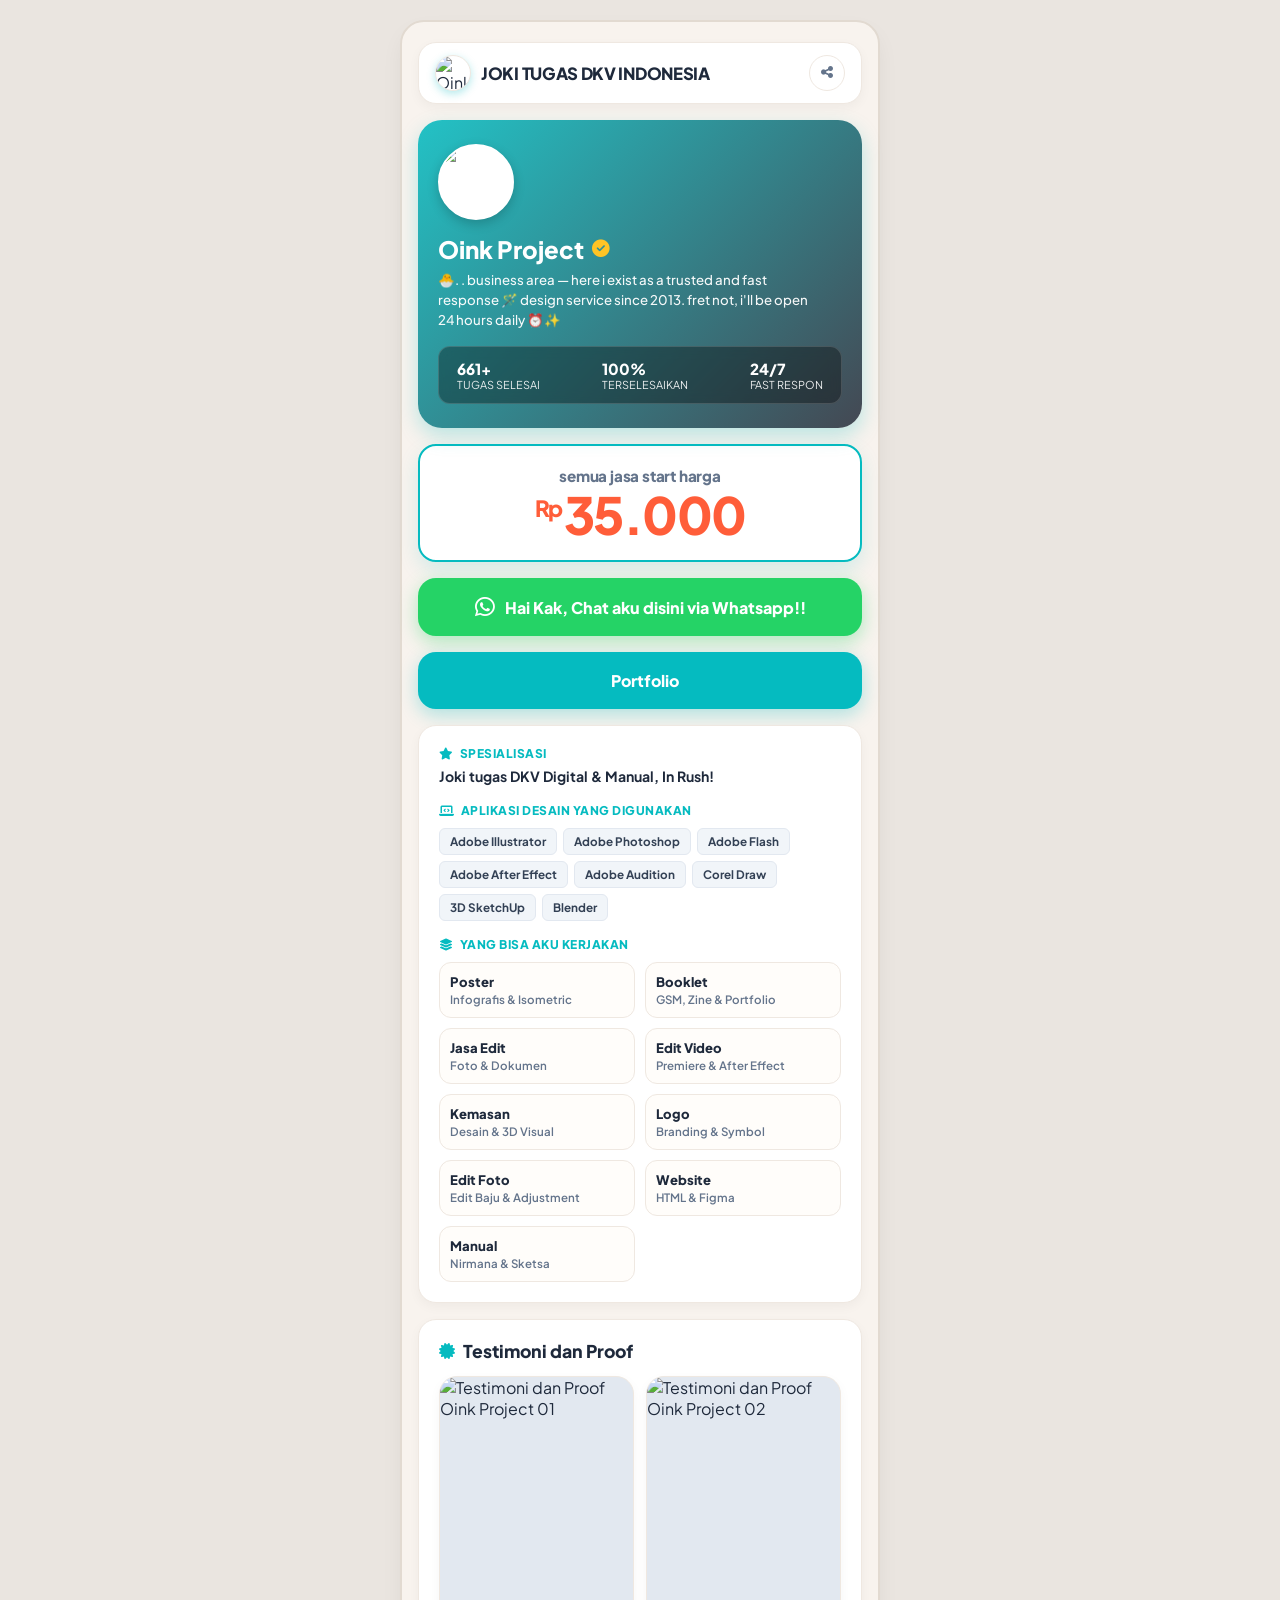
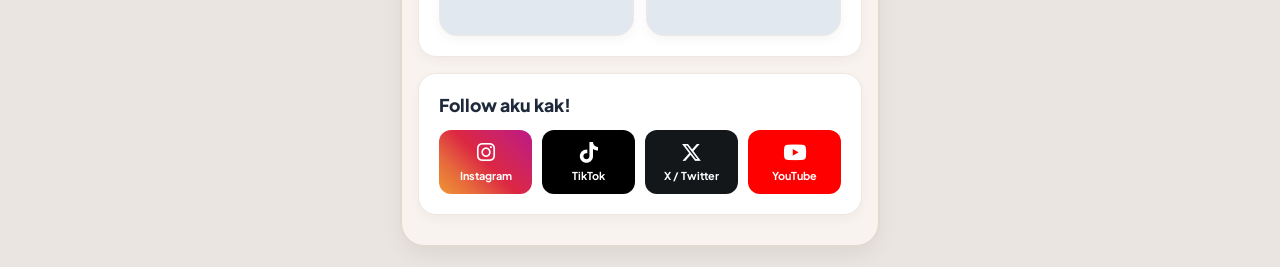
==== commit edb6b5e3: "Update index.html" ====
--- a/index.html
+++ b/index.html
@@ -672,7 +672,7 @@
 
             <!-- Button Portofolio Website -->
             <a href="portofolio/" class="btn-blue-cta">
-                <i class="fas fa-link" style="font-size: 1.2rem;"></i>
+                <i class="fa-solid fa-image-stack" style="font-size: 1.2rem;"></i>
                 <span>Portfolio</span>
             </a>
 
